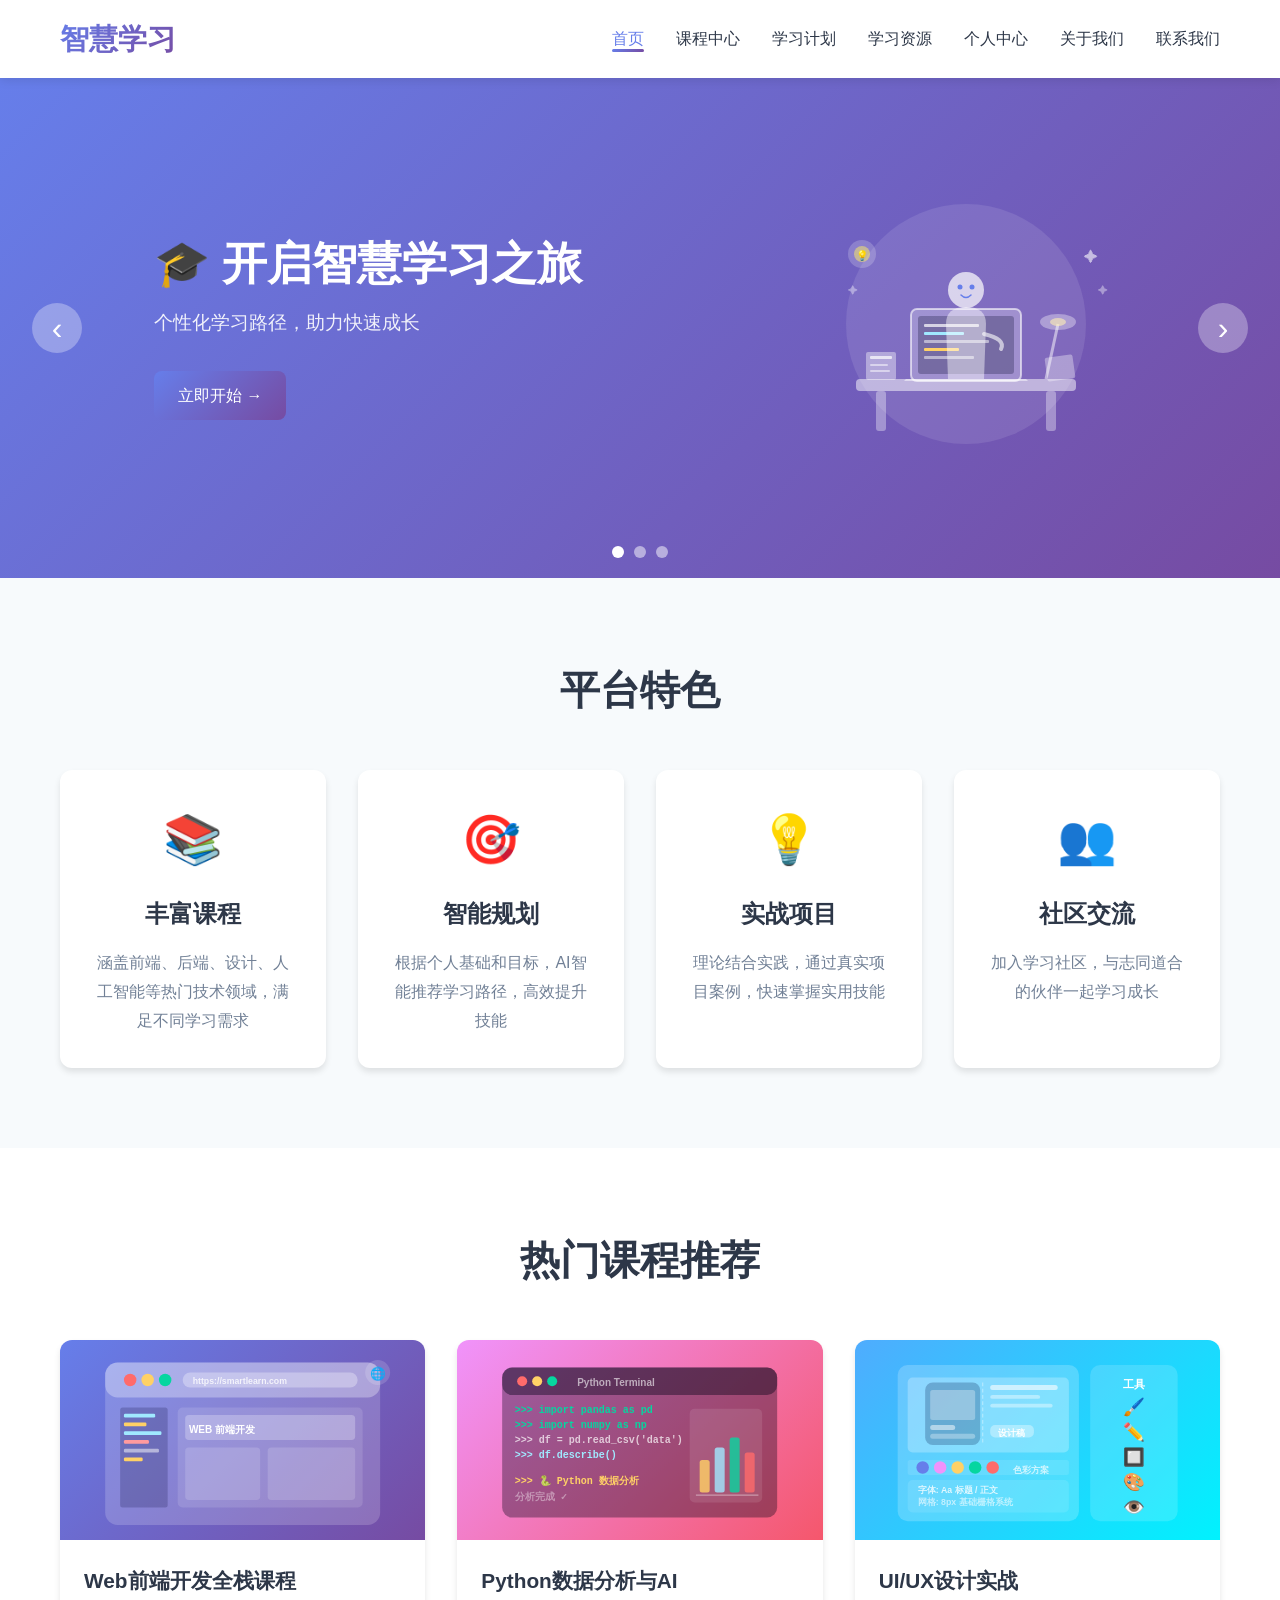
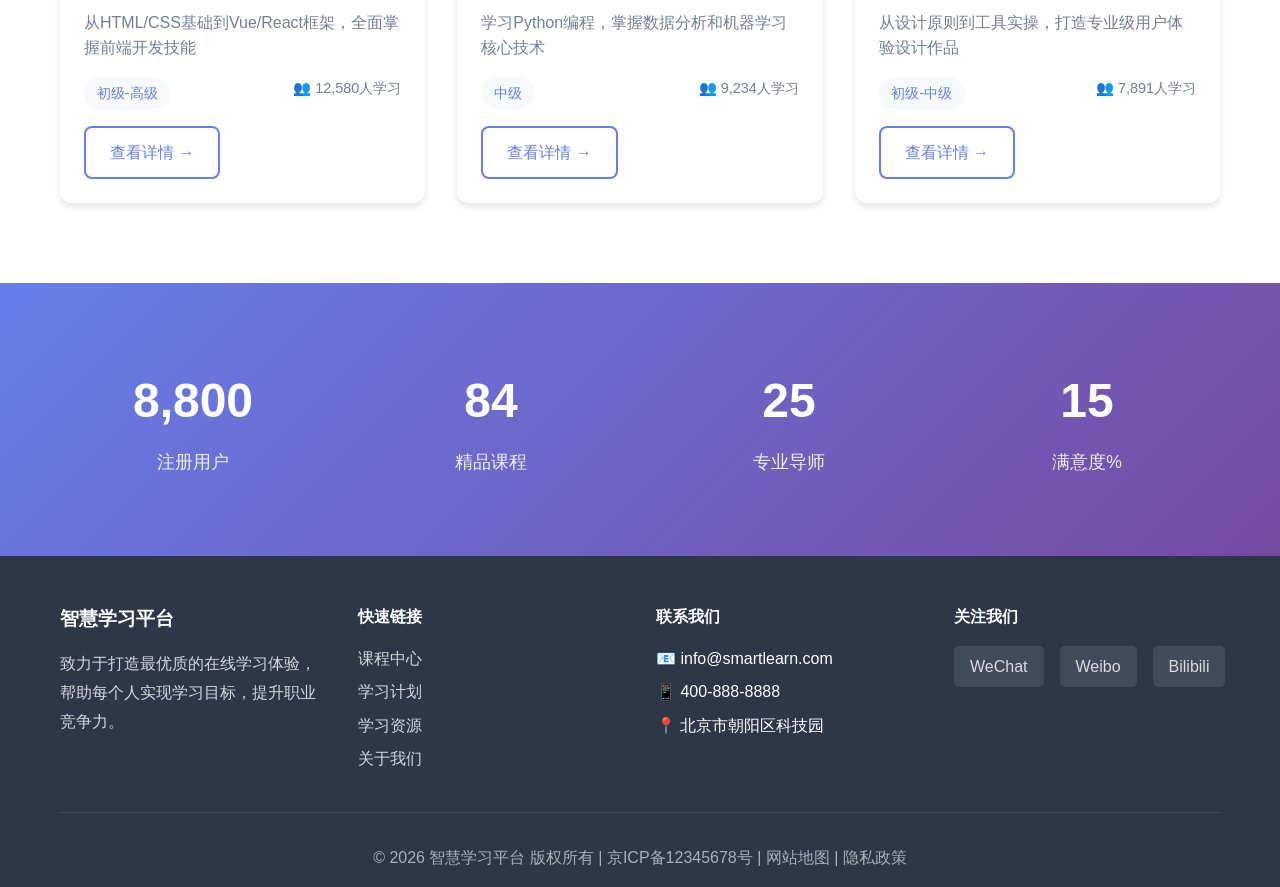
==== index.html @ c62627e8 "Initial commit" ====
<!DOCTYPE html>
<html lang="zh-CN">
<head>
    <meta charset="UTF-8">
    <meta name="viewport" content="width=device-width, initial-scale=1.0">
    <title>智慧学习 - 在线学习成长平台</title>
    <link rel="stylesheet" href="css/style.css">
</head>
<body>
    <!-- 导航栏 -->
    <nav class="navbar">
        <div class="container">
            <div class="nav-brand">
                <h1>智慧学习</h1>
            </div>
            <ul class="nav-menu" id="navMenu">
                <li><a href="index.html" class="active">首页</a></li>
                <li><a href="courses.html">课程中心</a></li>
                <li><a href="plan.html">学习计划</a></li>
                <li><a href="resources.html">学习资源</a></li>
                <li><a href="profile.html">个人中心</a></li>
                <li><a href="about.html">关于我们</a></li>
                <li><a href="contact.html">联系我们</a></li>
            </ul>
            <div class="nav-toggle" id="navToggle">
                <span></span>
                <span></span>
                <span></span>
            </div>
        </div>
    </nav>

    <!-- Banner轮播图 -->
    <section class="banner">
        <div class="slider">

            <!-- 第1张：学习之旅 — 人物+书桌学习场景 -->
            <div class="slide active">
                <div class="slide-content">
                    <div class="slide-text">
                        <h2>🎓 开启智慧学习之旅</h2>
                        <p>个性化学习路径，助力快速成长</p>
                        <a href="courses.html" class="btn btn-primary">立即开始 →</a>
                    </div>
                    <div class="slide-illustration">
                        <!-- 学习场景：人坐在桌前 + 屏幕 + 书 -->
                        <svg width="320" height="260" viewBox="0 0 320 260">
                            <!-- 背景圆 -->
                            <circle cx="160" cy="130" r="120" fill="rgba(255,255,255,.1)"/>
                            <!-- 桌子 -->
                            <rect x="50" y="185" width="220" height="12" rx="4" fill="rgba(255,255,255,.5)"/>
                            <rect x="70" y="197" width="10" height="40" rx="3" fill="rgba(255,255,255,.35)"/>
                            <rect x="240" y="197" width="10" height="40" rx="3" fill="rgba(255,255,255,.35)"/>
                            <!-- 笔记本电脑屏幕 -->
                            <rect x="105" y="115" width="110" height="72" rx="6" fill="rgba(255,255,255,.25)" stroke="rgba(255,255,255,.6)" stroke-width="2"/>
                            <!-- 屏幕内容 (代码/学习界面) -->
                            <rect x="112" y="122" width="96" height="58" rx="3" fill="rgba(20,20,60,.3)"/>
                            <rect x="118" y="130" width="55" height="3" rx="1" fill="rgba(255,255,255,.7)"/>
                            <rect x="118" y="138" width="40" height="3" rx="1" fill="#a0e9ff"/>
                            <rect x="118" y="146" width="65" height="3" rx="1" fill="rgba(255,255,255,.5)"/>
                            <rect x="118" y="154" width="35" height="3" rx="1" fill="#ffd166"/>
                            <rect x="118" y="162" width="50" height="3" rx="1" fill="rgba(255,255,255,.5)"/>
                            <!-- 笔记本底座 -->
                            <path d="M98 187 L100 185 L220 185 L222 187 Z" fill="rgba(255,255,255,.5)"/>
                            <!-- 书本 (左侧) -->
                            <rect x="60" y="158" width="30" height="28" rx="2" fill="rgba(255,255,255,.4)"/>
                            <rect x="64" y="162" width="22" height="3" rx="1" fill="rgba(255,255,255,.7)"/>
                            <rect x="64" y="170" width="18" height="2" rx="1" fill="rgba(255,255,255,.5)"/>
                            <rect x="64" y="176" width="20" height="2" rx="1" fill="rgba(255,255,255,.5)"/>
                            <!-- 书本 (右侧，斜放) -->
                            <rect x="240" y="162" width="28" height="24" rx="2" fill="rgba(255,255,255,.35)" transform="rotate(-8 254 174)"/>
                            <!-- 台灯 -->
                            <line x1="240" y1="185" x2="252" y2="130" stroke="rgba(255,255,255,.5)" stroke-width="3"/>
                            <ellipse cx="252" cy="128" rx="18" ry="8" fill="rgba(255,255,255,.35)"/>
                            <ellipse cx="252" cy="128" rx="8" ry="4" fill="rgba(255,240,180,.6)"/>
                            <!-- 人物头部 -->
                            <circle cx="160" cy="96" r="18" fill="rgba(255,255,255,.7)"/>
                            <!-- 眼睛 -->
                            <circle cx="154" cy="93" r="2.5" fill="#667eea"/>
                            <circle cx="166" cy="93" r="2.5" fill="#667eea"/>
                            <!-- 嘴巴 -->
                            <path d="M155 101 Q160 106 165 101" fill="none" stroke="#667eea" stroke-width="1.5" stroke-linecap="round"/>
                            <!-- 身体 -->
                            <path d="M140 130 Q140 113 160 113 Q180 113 180 130 L178 185 L142 185Z" fill="rgba(255,255,255,.45)"/>
                            <!-- 手臂 (指向屏幕) -->
                            <path d="M178 140 Q200 145 195 155" fill="none" stroke="rgba(255,255,255,.6)" stroke-width="4" stroke-linecap="round"/>
                            <!-- 装饰灯泡 -->
                            <circle cx="56" cy="60" r="14" fill="rgba(255,255,255,.2)"/>
                            <circle cx="56" cy="60" r="8" fill="rgba(255,240,100,.5)"/>
                            <text x="56" y="65" text-anchor="middle" font-size="10">💡</text>
                            <!-- 飘浮的小星星 -->
                            <text x="278" y="68" font-size="14" fill="rgba(255,255,255,.6)">✦</text>
                            <text x="292" y="100" font-size="10" fill="rgba(255,255,255,.4)">✦</text>
                            <text x="42" y="100" font-size="10" fill="rgba(255,255,255,.4)">✦</text>
                        </svg>
                    </div>
                </div>
            </div>

            <!-- 第2张：海量课程 — 课程卡片网格 -->
            <div class="slide">
                <div class="slide-content">
                    <div class="slide-text">
                        <h2>📚 海量优质课程</h2>
                        <p>涵盖编程、设计、商业等多个领域</p>
                        <a href="courses.html" class="btn btn-primary">浏览课程 →</a>
                    </div>
                    <div class="slide-illustration">
                        <!-- 课程卡片网格场景 -->
                        <svg width="320" height="260" viewBox="0 0 320 260">
                            <circle cx="160" cy="130" r="120" fill="rgba(255,255,255,.08)"/>
                            <!-- 课程卡片1 (左上) -->
                            <rect x="30" y="40" width="116" height="88" rx="8" fill="rgba(255,255,255,.22)"/>
                            <rect x="30" y="40" width="116" height="44" rx="8" fill="rgba(255,255,255,.15)"/>
                            <text x="88" y="70" text-anchor="middle" font-size="24">💻</text>
                            <rect x="40" y="92" width="70" height="5" rx="2" fill="rgba(255,255,255,.7)"/>
                            <rect x="40" y="102" width="50" height="4" rx="2" fill="rgba(255,255,255,.4)"/>
                            <rect x="40" y="111" width="35" height="4" rx="2" fill="rgba(255,255,255,.35)"/>
                            <!-- 进度条 -->
                            <rect x="40" y="119" width="96" height="4" rx="2" fill="rgba(255,255,255,.2)"/>
                            <rect x="40" y="119" width="65" height="4" rx="2" fill="#ffd166"/>

                            <!-- 课程卡片2 (右上) -->
                            <rect x="158" y="40" width="116" height="88" rx="8" fill="rgba(255,255,255,.22)"/>
                            <rect x="158" y="40" width="116" height="44" rx="8" fill="rgba(255,255,255,.15)"/>
                            <text x="216" y="70" text-anchor="middle" font-size="24">🎨</text>
                            <rect x="168" y="92" width="70" height="5" rx="2" fill="rgba(255,255,255,.7)"/>
                            <rect x="168" y="102" width="55" height="4" rx="2" fill="rgba(255,255,255,.4)"/>
                            <rect x="168" y="111" width="40" height="4" rx="2" fill="rgba(255,255,255,.35)"/>
                            <rect x="168" y="119" width="96" height="4" rx="2" fill="rgba(255,255,255,.2)"/>
                            <rect x="168" y="119" width="85" height="4" rx="2" fill="#06d6a0"/>

                            <!-- 课程卡片3 (左下) -->
                            <rect x="30" y="142" width="116" height="88" rx="8" fill="rgba(255,255,255,.22)"/>
                            <rect x="30" y="142" width="116" height="44" rx="8" fill="rgba(255,255,255,.15)"/>
                            <text x="88" y="172" text-anchor="middle" font-size="24">🐍</text>
                            <rect x="40" y="194" width="65" height="5" rx="2" fill="rgba(255,255,255,.7)"/>
                            <rect x="40" y="204" width="45" height="4" rx="2" fill="rgba(255,255,255,.4)"/>
                            <rect x="40" y="213" width="38" height="4" rx="2" fill="rgba(255,255,255,.35)"/>
                            <rect x="40" y="221" width="96" height="4" rx="2" fill="rgba(255,255,255,.2)"/>
                            <rect x="40" y="221" width="45" height="4" rx="2" fill="#ff6b6b"/>

                            <!-- 课程卡片4 (右下) -->
                            <rect x="158" y="142" width="116" height="88" rx="8" fill="rgba(255,255,255,.22)"/>
                            <rect x="158" y="142" width="116" height="44" rx="8" fill="rgba(255,255,255,.15)"/>
                            <text x="216" y="172" text-anchor="middle" font-size="24">🤖</text>
                            <rect x="168" y="194" width="70" height="5" rx="2" fill="rgba(255,255,255,.7)"/>
                            <rect x="168" y="204" width="55" height="4" rx="2" fill="rgba(255,255,255,.4)"/>
                            <rect x="168" y="213" width="42" height="4" rx="2" fill="rgba(255,255,255,.35)"/>
                            <rect x="168" y="221" width="96" height="4" rx="2" fill="rgba(255,255,255,.2)"/>
                            <rect x="168" y="221" width="72" height="4" rx="2" fill="#a855f7"/>

                            <!-- 总数标签 -->
                            <rect x="110" y="10" width="100" height="26" rx="13" fill="rgba(255,255,255,.3)"/>
                            <text x="160" y="28" text-anchor="middle" font-size="12" font-weight="bold" fill="white">500+ 精品课程</text>
                        </svg>
                    </div>
                </div>
            </div>

            <!-- 第3张：AI智能计划 — AI大脑+路径图 -->
            <div class="slide">
                <div class="slide-content">
                    <div class="slide-text">
                        <h2>🤖 智能学习计划</h2>
                        <p>AI驱动，为你定制专属学习方案</p>
                        <a href="plan.html" class="btn btn-primary">制定计划 →</a>
                    </div>
                    <div class="slide-illustration">
                        <!-- AI + 学习路径图 -->
                        <svg width="320" height="260" viewBox="0 0 320 260">
                            <circle cx="160" cy="130" r="120" fill="rgba(255,255,255,.08)"/>
                            <!-- AI 核心圆 -->
                            <circle cx="160" cy="120" r="46" fill="rgba(255,255,255,.18)" stroke="rgba(255,255,255,.5)" stroke-width="2"/>
                            <circle cx="160" cy="120" r="32" fill="rgba(255,255,255,.25)"/>
                            <!-- AI 文字 -->
                            <text x="160" y="113" text-anchor="middle" font-size="16" font-weight="bold" fill="white">AI</text>
                            <text x="160" y="133" text-anchor="middle" font-size="9" fill="rgba(255,255,255,.85)">智能分析</text>
                            <!-- 放射线 -->
                            <line x1="160" y1="74" x2="160" y2="50" stroke="rgba(255,255,255,.4)" stroke-width="1.5" stroke-dasharray="3,2"/>
                            <line x1="192" y1="88" x2="210" y2="72" stroke="rgba(255,255,255,.4)" stroke-width="1.5" stroke-dasharray="3,2"/>
                            <line x1="206" y1="120" x2="232" y2="120" stroke="rgba(255,255,255,.4)" stroke-width="1.5" stroke-dasharray="3,2"/>
                            <line x1="192" y1="152" x2="210" y2="170" stroke="rgba(255,255,255,.4)" stroke-width="1.5" stroke-dasharray="3,2"/>
                            <line x1="160" y1="166" x2="160" y2="192" stroke="rgba(255,255,255,.4)" stroke-width="1.5" stroke-dasharray="3,2"/>
                            <line x1="128" y1="152" x2="110" y2="170" stroke="rgba(255,255,255,.4)" stroke-width="1.5" stroke-dasharray="3,2"/>
                            <line x1="114" y1="120" x2="88" y2="120" stroke="rgba(255,255,255,.4)" stroke-width="1.5" stroke-dasharray="3,2"/>
                            <line x1="128" y1="88" x2="110" y2="72" stroke="rgba(255,255,255,.4)" stroke-width="1.5" stroke-dasharray="3,2"/>
                            <!-- 技能节点 -->
                            <!-- 上 -->
                            <circle cx="160" cy="44" r="14" fill="rgba(255,255,255,.3)"/>
                            <text x="160" y="49" text-anchor="middle" font-size="12">📝</text>
                            <!-- 右上 -->
                            <circle cx="216" cy="66" r="14" fill="rgba(255,255,255,.3)"/>
                            <text x="216" y="71" text-anchor="middle" font-size="12">💻</text>
                            <!-- 右 -->
                            <circle cx="240" cy="120" r="14" fill="rgba(255,255,255,.3)"/>
                            <text x="240" y="125" text-anchor="middle" font-size="12">⚡</text>
                            <!-- 右下 -->
                            <circle cx="216" cy="175" r="14" fill="rgba(255,255,255,.3)"/>
                            <text x="216" y="180" text-anchor="middle" font-size="12">🎯</text>
                            <!-- 下 -->
                            <circle cx="160" cy="198" r="14" fill="rgba(255,255,255,.3)"/>
                            <text x="160" y="203" text-anchor="middle" font-size="12">🏆</text>
                            <!-- 左下 -->
                            <circle cx="104" cy="175" r="14" fill="rgba(255,255,255,.3)"/>
                            <text x="104" y="180" text-anchor="middle" font-size="12">🎨</text>
                            <!-- 左 -->
                            <circle cx="80" cy="120" r="14" fill="rgba(255,255,255,.3)"/>
                            <text x="80" y="125" text-anchor="middle" font-size="12">🔬</text>
                            <!-- 左上 -->
                            <circle cx="104" cy="66" r="14" fill="rgba(255,255,255,.3)"/>
                            <text x="104" y="71" text-anchor="middle" font-size="12">📊</text>
                            <!-- 动态点缀 -->
                            <text x="28" y="50" font-size="16" fill="rgba(255,255,255,.5)">✦</text>
                            <text x="282" y="50" font-size="12" fill="rgba(255,255,255,.4)">✦</text>
                            <text x="288" y="195" font-size="16" fill="rgba(255,255,255,.4)">✦</text>
                        </svg>
                    </div>
                </div>
            </div>

        </div>
        <div class="slider-controls">
            <button class="prev" id="prevBtn">‹</button>
            <button class="next" id="nextBtn">›</button>
        </div>
        <div class="slider-dots" id="sliderDots"></div>
    </section>

    <!-- 特色功能 -->
    <section class="features">
        <div class="container">
            <h2 class="section-title">平台特色</h2>
            <div class="feature-grid">
                <div class="feature-card">
                    <div class="feature-icon">📚</div>
                    <h3>丰富课程</h3>
                    <p>涵盖前端、后端、设计、人工智能等热门技术领域，满足不同学习需求</p>
                </div>
                <div class="feature-card">
                    <div class="feature-icon">🎯</div>
                    <h3>智能规划</h3>
                    <p>根据个人基础和目标，AI智能推荐学习路径，高效提升技能</p>
                </div>
                <div class="feature-card">
                    <div class="feature-icon">💡</div>
                    <h3>实战项目</h3>
                    <p>理论结合实践，通过真实项目案例，快速掌握实用技能</p>
                </div>
                <div class="feature-card">
                    <div class="feature-icon">👥</div>
                    <h3>社区交流</h3>
                    <p>加入学习社区，与志同道合的伙伴一起学习成长</p>
                </div>
            </div>
        </div>
    </section>

    <!-- 热门课程 -->
    <section class="popular-courses">
        <div class="container">
            <h2 class="section-title">热门课程推荐</h2>
            <div class="course-grid">
                <!-- 课程卡片1：Web前端 -->
                <div class="course-card">
                    <div class="course-image" style="background:linear-gradient(135deg,#667eea,#764ba2);position:relative;overflow:hidden">
                        <svg width="100%" height="100%" viewBox="0 0 280 160" preserveAspectRatio="xMidYMid meet" style="position:absolute;inset:0">
                            <!-- 浏览器窗口 -->
                            <rect x="30" y="18" width="220" height="130" rx="10" fill="rgba(255,255,255,.18)"/>
                            <rect x="30" y="18" width="220" height="28" rx="10" fill="rgba(255,255,255,.3)"/>
                            <!-- 控制按钮 -->
                            <circle cx="50" cy="32" r="5" fill="#ff6b6b"/>
                            <circle cx="64" cy="32" r="5" fill="#ffd166"/>
                            <circle cx="78" cy="32" r="5" fill="#06d6a0"/>
                            <!-- 地址栏 -->
                            <rect x="92" y="26" width="140" height="12" rx="6" fill="rgba(255,255,255,.3)"/>
                            <text x="100" y="35" font-size="7" fill="rgba(255,255,255,.8)">https://smartlearn.com</text>
                            <!-- 代码内容 -->
                            <rect x="42" y="54" width="38" height="80" rx="2" fill="rgba(0,0,50,.2)"/>
                            <rect x="45" y="59" width="25" height="3" rx="1" fill="#a0e9ff"/>
                            <rect x="45" y="66" width="18" height="3" rx="1" fill="#ffd166"/>
                            <rect x="45" y="73" width="30" height="3" rx="1" fill="#a0e9ff"/>
                            <rect x="45" y="80" width="20" height="3" rx="1" fill="#ff9a9e"/>
                            <rect x="45" y="87" width="28" height="3" rx="1" fill="rgba(255,255,255,.5)"/>
                            <rect x="45" y="94" width="15" height="3" rx="1" fill="#ffd166"/>
                            <!-- 设计画布 -->
                            <rect x="88" y="54" width="148" height="80" rx="4" fill="rgba(255,255,255,.12)"/>
                            <!-- 页面布局模拟 -->
                            <rect x="94" y="60" width="136" height="20" rx="3" fill="rgba(255,255,255,.25)"/>
                            <rect x="94" y="86" width="60" height="42" rx="3" fill="rgba(255,255,255,.15)"/>
                            <rect x="160" y="86" width="70" height="42" rx="3" fill="rgba(255,255,255,.15)"/>
                            <text x="97" y="74" font-size="8" font-weight="bold" fill="white">WEB 前端开发</text>
                            <!-- 装饰点 -->
                            <circle cx="248" cy="26" r="10" fill="rgba(255,255,255,.15)"/>
                            <text x="248" y="30" text-anchor="middle" font-size="10">🌐</text>
                        </svg>
                    </div>
                    <div class="course-info">
                        <h3>Web前端开发全栈课程</h3>
                        <p class="course-desc">从HTML/CSS基础到Vue/React框架，全面掌握前端开发技能</p>
                        <div class="course-meta">
                            <span class="course-level">初级-高级</span>
                            <span class="course-students">👥 12,580人学习</span>
                        </div>
                        <a href="courses.html" class="btn btn-secondary">查看详情 →</a>
                    </div>
                </div>

                <!-- 课程卡片2：Python数据分析 -->
                <div class="course-card">
                    <div class="course-image" style="background:linear-gradient(135deg,#f093fb,#f5576c);position:relative;overflow:hidden">
                        <svg width="100%" height="100%" viewBox="0 0 280 160" preserveAspectRatio="xMidYMid meet" style="position:absolute;inset:0">
                            <!-- 终端/命令行窗口 -->
                            <rect x="30" y="22" width="220" height="120" rx="8" fill="rgba(0,0,20,.35)"/>
                            <rect x="30" y="22" width="220" height="22" rx="8" fill="rgba(0,0,20,.4)"/>
                            <circle cx="46" cy="33" r="4" fill="#ff6b6b"/>
                            <circle cx="58" cy="33" r="4" fill="#ffd166"/>
                            <circle cx="70" cy="33" r="4" fill="#06d6a0"/>
                            <text x="90" y="37" font-size="8" fill="rgba(255,255,255,.6)">Python Terminal</text>
                            <!-- 代码行 -->
                            <text x="40" y="58" font-size="8" font-family="monospace" fill="#06d6a0">>>> import pandas as pd</text>
                            <text x="40" y="70" font-size="8" font-family="monospace" fill="#06d6a0">>>> import numpy as np</text>
                            <text x="40" y="82" font-size="8" font-family="monospace" fill="rgba(255,255,255,.7)">>>> df = pd.read_csv('data')</text>
                            <text x="40" y="94" font-size="8" font-family="monospace" fill="#a0e9ff">>>> df.describe()</text>
                            <!-- 数据图表小图 -->
                            <rect x="180" y="55" width="58" height="75" rx="4" fill="rgba(255,255,255,.1)"/>
                            <!-- 柱状图 -->
                            <rect x="188" y="96" width="8" height="26" rx="2" fill="#ffd166" opacity=".8"/>
                            <rect x="200" y="86" width="8" height="36" rx="2" fill="#a0e9ff" opacity=".8"/>
                            <rect x="212" y="78" width="8" height="44" rx="2" fill="#06d6a0" opacity=".8"/>
                            <rect x="224" y="90" width="8" height="32" rx="2" fill="#ff6b6b" opacity=".8"/>
                            <line x1="185" y1="124" x2="235" y2="124" stroke="rgba(255,255,255,.4)" stroke-width="1"/>
                            <!-- 蛇形标志 -->
                            <text x="40" y="115" font-size="8" font-family="monospace" fill="#ffd166">>>> 🐍 Python 数据分析</text>
                            <text x="40" y="128" font-size="8" font-family="monospace" fill="rgba(255,255,255,.4)">分析完成 ✓</text>
                        </svg>
                    </div>
                    <div class="course-info">
                        <h3>Python数据分析与AI</h3>
                        <p class="course-desc">学习Python编程，掌握数据分析和机器学习核心技术</p>
                        <div class="course-meta">
                            <span class="course-level">中级</span>
                            <span class="course-students">👥 9,234人学习</span>
                        </div>
                        <a href="courses.html" class="btn btn-secondary">查看详情 →</a>
                    </div>
                </div>

                <!-- 课程卡片3：UI/UX设计 -->
                <div class="course-card">
                    <div class="course-image" style="background:linear-gradient(135deg,#4facfe,#00f2fe);position:relative;overflow:hidden">
                        <svg width="100%" height="100%" viewBox="0 0 280 160" preserveAspectRatio="xMidYMid meet" style="position:absolute;inset:0">
                            <!-- 设计稿画板 -->
                            <rect x="28" y="20" width="145" height="125" rx="8" fill="rgba(255,255,255,.2)"/>
                            <!-- 设计稿内容 -->
                            <rect x="36" y="30" width="129" height="60" rx="4" fill="rgba(255,255,255,.25)"/>
                            <!-- 模拟手机UI框 -->
                            <rect x="50" y="34" width="44" height="50" rx="6" fill="rgba(0,30,80,.25)"/>
                            <rect x="54" y="40" width="36" height="24" rx="2" fill="rgba(255,255,255,.3)"/>
                            <rect x="54" y="68" width="20" height="4" rx="2" fill="rgba(255,255,255,.5)"/>
                            <rect x="54" y="75" width="36" height="4" rx="2" fill="rgba(255,255,255,.3)"/>
                            <!-- 文字稿线 -->
                            <rect x="102" y="36" width="54" height="4" rx="2" fill="rgba(255,255,255,.6)"/>
                            <rect x="102" y="44" width="40" height="3" rx="2" fill="rgba(255,255,255,.4)"/>
                            <rect x="102" y="51" width="50" height="3" rx="2" fill="rgba(255,255,255,.4)"/>
                            <rect x="102" y="68" width="35" height="10" rx="4" fill="rgba(255,255,255,.35)"/>
                            <text x="119" y="77" text-anchor="middle" font-size="7" fill="white">设计稿</text>
                            <!-- 标注线 -->
                            <line x1="96" y1="34" x2="96" y2="84" stroke="rgba(255,255,255,.35)" stroke-width="1" stroke-dasharray="3,2"/>
                            <!-- 颜色样本行 -->
                            <rect x="36" y="96" width="129" height="12" rx="2" fill="rgba(255,255,255,.1)"/>
                            <circle cx="48" cy="102" r="5" fill="#667eea"/>
                            <circle cx="62" cy="102" r="5" fill="#f093fb"/>
                            <circle cx="76" cy="102" r="5" fill="#ffd166"/>
                            <circle cx="90" cy="102" r="5" fill="#06d6a0"/>
                            <circle cx="104" cy="102" r="5" fill="#ff6b6b"/>
                            <text x="120" y="106" font-size="7" fill="rgba(255,255,255,.7)">色彩方案</text>
                            <!-- 文字标注 -->
                            <rect x="36" y="112" width="129" height="26" rx="4" fill="rgba(255,255,255,.1)"/>
                            <text x="44" y="122" font-size="7" fill="rgba(255,255,255,.8)">字体: Aa 标题 / 正文</text>
                            <text x="44" y="132" font-size="7" fill="rgba(255,255,255,.6)">网格: 8px 基础栅格系统</text>
                            <!-- 调色板/画笔 工具区 -->
                            <rect x="182" y="20" width="70" height="125" rx="8" fill="rgba(255,255,255,.15)"/>
                            <text x="217" y="38" text-anchor="middle" font-size="9" font-weight="bold" fill="white">工具</text>
                            <text x="217" y="58" text-anchor="middle" font-size="14">🖌️</text>
                            <text x="217" y="78" text-anchor="middle" font-size="14">✏️</text>
                            <text x="217" y="98" text-anchor="middle" font-size="14">🔲</text>
                            <text x="217" y="118" text-anchor="middle" font-size="14">🎨</text>
                            <text x="217" y="138" text-anchor="middle" font-size="14">👁️</text>
                        </svg>
                    </div>
                    <div class="course-info">
                        <h3>UI/UX设计实战</h3>
                        <p class="course-desc">从设计原则到工具实操，打造专业级用户体验设计作品</p>
                        <div class="course-meta">
                            <span class="course-level">初级-中级</span>
                            <span class="course-students">👥 7,891人学习</span>
                        </div>
                        <a href="courses.html" class="btn btn-secondary">查看详情 →</a>
                    </div>
                </div>
            </div>
        </div>
    </section>

    <!-- 学习数据统计 -->
    <section class="stats">
        <div class="container">
            <div class="stats-grid">
                <div class="stat-item">
                    <h3 class="stat-number" data-target="50000">0</h3>
                    <p>注册用户</p>
                </div>
                <div class="stat-item">
                    <h3 class="stat-number" data-target="500">0</h3>
                    <p>精品课程</p>
                </div>
                <div class="stat-item">
                    <h3 class="stat-number" data-target="150">0</h3>
                    <p>专业导师</p>
                </div>
                <div class="stat-item">
                    <h3 class="stat-number" data-target="95">0</h3>
                    <p>满意度%</p>
                </div>
            </div>
        </div>
    </section>

    <!-- 页脚 -->
    <footer class="footer">
        <div class="container">
            <div class="footer-content">
                <div class="footer-section">
                    <h3>智慧学习平台</h3>
                    <p>致力于打造最优质的在线学习体验，帮助每个人实现学习目标，提升职业竞争力。</p>
                </div>
                <div class="footer-section">
                    <h4>快速链接</h4>
                    <ul>
                        <li><a href="courses.html">课程中心</a></li>
                        <li><a href="plan.html">学习计划</a></li>
                        <li><a href="resources.html">学习资源</a></li>
                        <li><a href="about.html">关于我们</a></li>
                    </ul>
                </div>
                <div class="footer-section">
                    <h4>联系我们</h4>
                    <ul>
                        <li>📧 info@smartlearn.com</li>
                        <li>📱 400-888-8888</li>
                        <li>📍 北京市朝阳区科技园</li>
                    </ul>
                </div>
                <div class="footer-section">
                    <h4>关注我们</h4>
                    <div class="social-links">
                        <a href="#" title="微信">WeChat</a>
                        <a href="#" title="微博">Weibo</a>
                        <a href="#" title="B站">Bilibili</a>
                    </div>
                </div>
            </div>
            <div class="footer-bottom">
                <p>&copy; 2026 智慧学习平台 版权所有 | 京ICP备12345678号 | 网站地图 | 隐私政策</p>
            </div>
        </div>
    </footer>

    <script src="js/script.js"></script>
</body>
</html>
---- css/style.css ----
/* ======================
   全局样式
   ====================== */
* {
    margin: 0;
    padding: 0;
    box-sizing: border-box;
}

:root {
    --primary-color: #667eea;
    --secondary-color: #764ba2;
    --accent-color: #f093fb;
    --text-dark: #2d3748;
    --text-light: #718096;
    --bg-light: #f7fafc;
    --border-color: #e2e8f0;
    --success-color: #48bb78;
    --warning-color: #ed8936;
    --error-color: #f56565;
    --white: #ffffff;
}

body {
    font-family: -apple-system, BlinkMacSystemFont, 'Segoe UI', 'PingFang SC', 'Hiragino Sans GB', 
                 'Microsoft YaHei', 'Helvetica Neue', Helvetica, Arial, sans-serif;
    line-height: 1.6;
    color: var(--text-dark);
    background-color: var(--white);
}

.container {
    max-width: 1200px;
    margin: 0 auto;
    padding: 0 20px;
}

/* ======================
   导航栏样式
   ====================== */
.navbar {
    background: var(--white);
    box-shadow: 0 2px 10px rgba(0, 0, 0, 0.1);
    position: sticky;
    top: 0;
    z-index: 1000;
    padding: 1rem 0;
}

.navbar .container {
    display: flex;
    justify-content: space-between;
    align-items: center;
}

.nav-brand h1 {
    font-size: 1.8rem;
    background: linear-gradient(135deg, var(--primary-color), var(--secondary-color));
    -webkit-background-clip: text;
    -webkit-text-fill-color: transparent;
    background-clip: text;
}

.nav-menu {
    display: flex;
    list-style: none;
    gap: 2rem;
}

.nav-menu a {
    text-decoration: none;
    color: var(--text-dark);
    font-weight: 500;
    transition: color 0.3s;
    position: relative;
}

.nav-menu a:hover,
.nav-menu a.active {
    color: var(--primary-color);
}

.nav-menu a.active::after {
    content: '';
    position: absolute;
    bottom: -5px;
    left: 0;
    width: 100%;
    height: 3px;
    background: linear-gradient(135deg, var(--primary-color), var(--secondary-color));
    border-radius: 2px;
}

.nav-toggle {
    display: none;
    flex-direction: column;
    cursor: pointer;
    gap: 5px;
}

.nav-toggle span {
    width: 25px;
    height: 3px;
    background: var(--text-dark);
    border-radius: 2px;
    transition: all 0.3s;
}

/* ======================
   Banner轮播图样式
   ====================== */
.banner {
    position: relative;
    height: 500px;
    overflow: hidden;
}

.slider {
    position: relative;
    height: 100%;
}

.slide {
    position: absolute;
    top: 0;
    left: 0;
    width: 100%;
    height: 100%;
    opacity: 0;
    transition: opacity 0.5s ease-in-out;
    background: linear-gradient(135deg, var(--primary-color) 0%, var(--secondary-color) 100%);
    display: flex;
    align-items: center;
    justify-content: center;
}

.slide.active {
    opacity: 1;
}

.slide:nth-child(2) {
    background: linear-gradient(135deg, #f093fb 0%, #f5576c 100%);
}

.slide:nth-child(3) {
    background: linear-gradient(135deg, #4facfe 0%, #00f2fe 100%);
}

.slide-content {
    display: flex;
    align-items: center;
    justify-content: space-between;
    gap: 3rem;
    color: var(--white);
    padding: 2rem 4rem;
    width: 100%;
    max-width: 1100px;
    box-sizing: border-box;
}

.slide-text {
    flex: 1;
    text-align: left;
    animation: slideDown 0.8s ease-out;
}

.slide-illustration {
    flex: 0 0 auto;
    animation: slideUp 0.8s ease-out;
}

.slide-content h2 {
    font-size: 2.8rem;
    margin-bottom: 1rem;
    line-height: 1.25;
}

.slide-content p {
    font-size: 1.2rem;
    margin-bottom: 2rem;
    opacity: .9;
}

@keyframes slideDown {
    from {
        opacity: 0;
        transform: translateY(-30px);
    }
    to {
        opacity: 1;
        transform: translateY(0);
    }
}

@keyframes slideUp {
    from {
        opacity: 0;
        transform: translateY(30px);
    }
    to {
        opacity: 1;
        transform: translateY(0);
    }
}

.slider-controls {
    position: absolute;
    top: 50%;
    width: 100%;
    display: flex;
    justify-content: space-between;
    padding: 0 2rem;
    transform: translateY(-50%);
}

.slider-controls button {
    background: rgba(255, 255, 255, 0.3);
    border: none;
    color: var(--white);
    font-size: 2rem;
    width: 50px;
    height: 50px;
    border-radius: 50%;
    cursor: pointer;
    transition: background 0.3s;
}

.slider-controls button:hover {
    background: rgba(255, 255, 255, 0.5);
}

.slider-dots {
    position: absolute;
    bottom: 20px;
    left: 50%;
    transform: translateX(-50%);
    display: flex;
    gap: 10px;
}

.slider-dots .dot {
    width: 12px;
    height: 12px;
    border-radius: 50%;
    background: rgba(255, 255, 255, 0.5);
    cursor: pointer;
    transition: background 0.3s;
}

.slider-dots .dot.active {
    background: var(--white);
}

/* ======================
   按钮样式
   ====================== */
.btn {
    display: inline-block;
    padding: 0.75rem 1.5rem;
    border: none;
    border-radius: 8px;
    font-size: 1rem;
    font-weight: 500;
    cursor: pointer;
    text-decoration: none;
    transition: all 0.3s;
}

.btn-primary {
    background: linear-gradient(135deg, var(--primary-color), var(--secondary-color));
    color: var(--white);
}

.btn-primary:hover {
    transform: translateY(-2px);
    box-shadow: 0 5px 15px rgba(102, 126, 234, 0.4);
}

.btn-secondary {
    background: var(--white);
    color: var(--primary-color);
    border: 2px solid var(--primary-color);
}

.btn-secondary:hover {
    background: var(--primary-color);
    color: var(--white);
}

.btn-outline {
    background: transparent;
    color: var(--primary-color);
    border: 2px solid var(--primary-color);
}

.btn-outline:hover {
    background: var(--primary-color);
    color: var(--white);
}

.btn-large {
    padding: 1rem 2rem;
    font-size: 1.1rem;
}

.btn-small {
    padding: 0.5rem 1rem;
    font-size: 0.9rem;
}

/* ======================
   特色功能区
   ====================== */
.features {
    padding: 5rem 0;
    background: var(--bg-light);
}

.section-title {
    text-align: center;
    font-size: 2.5rem;
    margin-bottom: 3rem;
    color: var(--text-dark);
}

.feature-grid {
    display: grid;
    grid-template-columns: repeat(auto-fit, minmax(250px, 1fr));
    gap: 2rem;
}

.feature-card {
    background: var(--white);
    padding: 2rem;
    border-radius: 12px;
    text-align: center;
    box-shadow: 0 4px 6px rgba(0, 0, 0, 0.1);
    transition: transform 0.3s, box-shadow 0.3s;
}

.feature-card:hover {
    transform: translateY(-5px);
    box-shadow: 0 10px 20px rgba(0, 0, 0, 0.15);
}

.feature-icon {
    font-size: 3rem;
    margin-bottom: 1rem;
}

.feature-card h3 {
    font-size: 1.5rem;
    margin-bottom: 1rem;
    color: var(--text-dark);
}

.feature-card p {
    color: var(--text-light);
    line-height: 1.8;
}

/* ======================
   热门课程区
   ====================== */
.popular-courses {
    padding: 5rem 0;
}

.course-grid {
    display: grid;
    grid-template-columns: repeat(auto-fit, minmax(320px, 1fr));
    gap: 2rem;
}

.course-card {
    background: var(--white);
    border-radius: 12px;
    overflow: hidden;
    box-shadow: 0 4px 6px rgba(0, 0, 0, 0.1);
    transition: transform 0.3s, box-shadow 0.3s;
}

.course-card:hover {
    transform: translateY(-5px);
    box-shadow: 0 10px 25px rgba(0, 0, 0, 0.15);
}

.course-image {
    height: 200px;
    display: flex;
    align-items: center;
    justify-content: center;
    color: var(--white);
    font-size: 1.5rem;
    font-weight: bold;
}

.course-info {
    padding: 1.5rem;
}

.course-info h3 {
    font-size: 1.3rem;
    margin-bottom: 0.8rem;
    color: var(--text-dark);
}

.course-desc {
    color: var(--text-light);
    margin-bottom: 1rem;
    line-height: 1.6;
}

.course-meta {
    display: flex;
    justify-content: space-between;
    margin-bottom: 1rem;
    font-size: 0.9rem;
}

.course-level {
    background: var(--bg-light);
    padding: 0.3rem 0.8rem;
    border-radius: 20px;
    color: var(--primary-color);
    font-weight: 500;
}

.course-students {
    color: var(--text-light);
}

/* ======================
   统计数据区
   ====================== */
.stats {
    padding: 5rem 0;
    background: linear-gradient(135deg, var(--primary-color) 0%, var(--secondary-color) 100%);
    color: var(--white);
}

.stats-grid {
    display: grid;
    grid-template-columns: repeat(auto-fit, minmax(200px, 1fr));
    gap: 2rem;
}

.stat-item {
    text-align: center;
}

.stat-number {
    font-size: 3rem;
    font-weight: bold;
    margin-bottom: 0.5rem;
}

.stat-item p {
    font-size: 1.1rem;
    opacity: 0.9;
}

/* ======================
   页脚样式
   ====================== */
.footer {
    background: var(--text-dark);
    color: var(--white);
    padding: 3rem 0 1rem;
}

.footer-content {
    display: grid;
    grid-template-columns: repeat(auto-fit, minmax(250px, 1fr));
    gap: 2rem;
    margin-bottom: 2rem;
}

.footer-section h3,
.footer-section h4 {
    margin-bottom: 1rem;
}

.footer-section p {
    color: rgba(255, 255, 255, 0.8);
    line-height: 1.8;
}

.footer-section ul {
    list-style: none;
}

.footer-section ul li {
    margin-bottom: 0.5rem;
}

.footer-section a {
    color: rgba(255, 255, 255, 0.8);
    text-decoration: none;
    transition: color 0.3s;
}

.footer-section a:hover {
    color: var(--white);
}

.social-links {
    display: flex;
    gap: 1rem;
}

.social-links a {
    padding: 0.5rem 1rem;
    background: rgba(255, 255, 255, 0.1);
    border-radius: 5px;
    transition: background 0.3s;
}

.social-links a:hover {
    background: rgba(255, 255, 255, 0.2);
}

.footer-bottom {
    text-align: center;
    padding-top: 2rem;
    border-top: 1px solid rgba(255, 255, 255, 0.1);
    color: rgba(255, 255, 255, 0.6);
}

/* ======================
   页面标题
   ====================== */
.page-header {
    background: linear-gradient(135deg, var(--primary-color) 0%, var(--secondary-color) 100%);
    color: var(--white);
    padding: 4rem 0;
    text-align: center;
}

.page-header h1 {
    font-size: 3rem;
    margin-bottom: 1rem;
}

.page-header p {
    font-size: 1.3rem;
    opacity: 0.9;
}

/* ======================
   课程中心页面
   ====================== */
.course-filter {
    padding: 2rem 0;
    background: var(--bg-light);
}

.filter-tabs {
    display: flex;
    gap: 1rem;
    margin-bottom: 1.5rem;
    flex-wrap: wrap;
}

.filter-btn {
    padding: 0.6rem 1.2rem;
    border: 2px solid var(--border-color);
    background: var(--white);
    border-radius: 25px;
    cursor: pointer;
    transition: all 0.3s;
    font-weight: 500;
}

.filter-btn:hover,
.filter-btn.active {
    background: var(--primary-color);
    color: var(--white);
    border-color: var(--primary-color);
}

.filter-search {
    display: flex;
    gap: 1rem;
}

.filter-search input {
    flex: 1;
    padding: 0.8rem 1.2rem;
    border: 2px solid var(--border-color);
    border-radius: 8px;
    font-size: 1rem;
}

.filter-search button {
    padding: 0.8rem 1.5rem;
    background: var(--primary-color);
    color: var(--white);
    border: none;
    border-radius: 8px;
    cursor: pointer;
    font-weight: 500;
    transition: background 0.3s;
}

.filter-search button:hover {
    background: var(--secondary-color);
}

.courses-section {
    padding: 3rem 0;
}

.courses-list {
    display: grid;
    gap: 2rem;
}

.course-item {
    display: flex;
    gap: 2rem;
    background: var(--white);
    border-radius: 12px;
    overflow: hidden;
    box-shadow: 0 2px 8px rgba(0, 0, 0, 0.1);
    transition: transform 0.3s, box-shadow 0.3s;
}

.course-item:hover {
    transform: translateY(-3px);
    box-shadow: 0 5px 15px rgba(0, 0, 0, 0.15);
}

.course-thumbnail {
    width: 250px;
    min-height: 200px;
    position: relative;
    display: flex;
    align-items: center;
    justify-content: center;
}

.course-badge {
    position: absolute;
    top: 10px;
    right: 10px;
    background: var(--warning-color);
    color: var(--white);
    padding: 0.3rem 0.8rem;
    border-radius: 20px;
    font-size: 0.85rem;
    font-weight: bold;
}

.course-details {
    flex: 1;
    padding: 1.5rem;
    display: flex;
    flex-direction: column;
}

.course-details h3 {
    font-size: 1.4rem;
    margin-bottom: 0.5rem;
    color: var(--text-dark);
}

.course-instructor {
    color: var(--text-light);
    margin-bottom: 0.8rem;
}

.course-description {
    color: var(--text-light);
    line-height: 1.6;
    margin-bottom: 1rem;
    flex: 1;
}

.course-stats {
    display: flex;
    gap: 1.5rem;
    margin-bottom: 1rem;
    color: var(--text-light);
}

.course-price {
    color: var(--error-color);
    font-weight: bold;
    font-size: 1.2rem;
}

/* ======================
   学习计划页面
   ====================== */
.plan-generator {
    padding: 3rem 0;
    background: var(--bg-light);
}

.plan-form-card {
    max-width: 700px;
    margin: 0 auto;
    background: var(--white);
    padding: 3rem;
    border-radius: 12px;
    box-shadow: 0 4px 6px rgba(0, 0, 0, 0.1);
}

.plan-form-card h2 {
    text-align: center;
    margin-bottom: 2rem;
    color: var(--text-dark);
}

.form-group {
    margin-bottom: 1.5rem;
}

.form-group label {
    display: block;
    margin-bottom: 0.5rem;
    font-weight: 500;
    color: var(--text-dark);
}

.form-group input,
.form-group select,
.form-group textarea {
    width: 100%;
    padding: 0.8rem;
    border: 2px solid var(--border-color);
    border-radius: 8px;
    font-size: 1rem;
    font-family: inherit;
    transition: border-color 0.3s;
}

.form-group input:focus,
.form-group select:focus,
.form-group textarea:focus {
    outline: none;
    border-color: var(--primary-color);
}

.radio-group {
    display: flex;
    gap: 1rem;
}

.radio-group label {
    display: flex;
    align-items: center;
    gap: 0.5rem;
    cursor: pointer;
    padding: 0.8rem 1.2rem;
    border: 2px solid var(--border-color);
    border-radius: 8px;
    transition: all 0.3s;
}

.radio-group label:hover {
    border-color: var(--primary-color);
}

.radio-group input[type="radio"]:checked + span {
    color: var(--primary-color);
    font-weight: 500;
}

.learning-paths {
    padding: 5rem 0;
}

.paths-grid {
    display: grid;
    grid-template-columns: repeat(auto-fit, minmax(350px, 1fr));
    gap: 2rem;
}

.path-card {
    background: var(--white);
    border-radius: 12px;
    overflow: hidden;
    box-shadow: 0 4px 6px rgba(0, 0, 0, 0.1);
    transition: transform 0.3s;
}

.path-card:hover {
    transform: translateY(-5px);
}

.path-header {
    background: linear-gradient(135deg, var(--primary-color) 0%, var(--secondary-color) 100%);
    color: var(--white);
    padding: 1.5rem;
    display: flex;
    justify-content: space-between;
    align-items: center;
}

.path-header h3 {
    font-size: 1.3rem;
}

.path-duration {
    background: rgba(255, 255, 255, 0.2);
    padding: 0.3rem 0.8rem;
    border-radius: 20px;
    font-size: 0.9rem;
}

.path-content {
    padding: 2rem;
}

.path-steps {
    margin-bottom: 2rem;
}

.step {
    display: flex;
    gap: 1rem;
    margin-bottom: 1.5rem;
}

.step-number {
    width: 40px;
    height: 40px;
    border-radius: 50%;
    background: linear-gradient(135deg, var(--primary-color), var(--secondary-color));
    color: var(--white);
    display: flex;
    align-items: center;
    justify-content: center;
    font-weight: bold;
    flex-shrink: 0;
}

.step-info h4 {
    margin-bottom: 0.3rem;
    color: var(--text-dark);
}

.step-info p {
    color: var(--text-light);
    font-size: 0.9rem;
}

.study-tips {
    padding: 5rem 0;
    background: var(--bg-light);
}

.tips-grid {
    display: grid;
    grid-template-columns: repeat(auto-fit, minmax(250px, 1fr));
    gap: 2rem;
}

.tip-card {
    background: var(--white);
    padding: 2rem;
    border-radius: 12px;
    text-align: center;
    box-shadow: 0 2px 8px rgba(0, 0, 0, 0.1);
}

.tip-icon {
    font-size: 3rem;
    margin-bottom: 1rem;
}

.tip-card h3 {
    margin-bottom: 0.8rem;
    color: var(--text-dark);
}

.tip-card p {
    color: var(--text-light);
    line-height: 1.6;
}

/* ======================
   学习资源页面
   ====================== */
.resources-section {
    padding: 3rem 0;
}

.resource-category {
    margin-bottom: 4rem;
}

.category-title {
    font-size: 2rem;
    margin-bottom: 2rem;
    color: var(--text-dark);
}

.resource-grid {
    display: grid;
    grid-template-columns: repeat(auto-fit, minmax(280px, 1fr));
    gap: 2rem;
}

.resource-card {
    background: var(--white);
    padding: 2rem;
    border-radius: 12px;
    box-shadow: 0 2px 8px rgba(0, 0, 0, 0.1);
    transition: transform 0.3s;
}

.resource-card:hover {
    transform: translateY(-3px);
}

.resource-icon {
    font-size: 2.5rem;
    margin-bottom: 1rem;
}

.resource-card h3 {
    margin-bottom: 0.8rem;
    color: var(--text-dark);
}

.resource-card p {
    color: var(--text-light);
    line-height: 1.6;
    margin-bottom: 1rem;
}

.resource-tags {
    display: flex;
    gap: 0.5rem;
    margin-bottom: 1rem;
}

.tag {
    background: var(--bg-light);
    padding: 0.3rem 0.8rem;
    border-radius: 15px;
    font-size: 0.85rem;
    color: var(--primary-color);
}

.resource-link {
    color: var(--primary-color);
    text-decoration: none;
    font-weight: 500;
    transition: color 0.3s;
}

.resource-link:hover {
    color: var(--secondary-color);
}

.resource-table {
    width: 100%;
    background: var(--white);
    border-radius: 12px;
    overflow: hidden;
    box-shadow: 0 2px 8px rgba(0, 0, 0, 0.1);
}

.resource-table thead {
    background: linear-gradient(135deg, var(--primary-color) 0%, var(--secondary-color) 100%);
    color: var(--white);
}

.resource-table th,
.resource-table td {
    padding: 1rem;
    text-align: left;
}

.resource-table tbody tr {
    border-bottom: 1px solid var(--border-color);
    transition: background 0.3s;
}

.resource-table tbody tr:hover {
    background: var(--bg-light);
}

.btn-link {
    padding: 0.4rem 1rem;
    background: var(--primary-color);
    color: var(--white);
    text-decoration: none;
    border-radius: 5px;
    font-size: 0.9rem;
    transition: background 0.3s;
}

.btn-link:hover {
    background: var(--secondary-color);
}

.books-grid {
    display: grid;
    grid-template-columns: repeat(auto-fit, minmax(250px, 1fr));
    gap: 2rem;
}

.book-card {
    background: var(--white);
    border-radius: 12px;
    overflow: hidden;
    box-shadow: 0 2px 8px rgba(0, 0, 0, 0.1);
    transition: transform 0.3s;
}

.book-card:hover {
    transform: translateY(-5px);
}

.book-cover {
    height: 250px;
    display: flex;
    align-items: center;
    justify-content: center;
    padding: 1.5rem;
}

.book-title {
    color: var(--white);
    font-size: 1.3rem;
    font-weight: bold;
    text-align: center;
}

.book-info {
    padding: 1.5rem;
}

.book-author {
    color: var(--text-light);
    margin-bottom: 0.5rem;
}

.book-desc {
    color: var(--text-light);
    line-height: 1.6;
    margin-bottom: 1rem;
}

.video-list {
    display: flex;
    flex-direction: column;
    gap: 2rem;
}

.video-item {
    display: flex;
    gap: 2rem;
    background: var(--white);
    border-radius: 12px;
    overflow: hidden;
    box-shadow: 0 2px 8px rgba(0, 0, 0, 0.1);
}

.video-thumbnail {
    width: 300px;
    min-height: 200px;
    position: relative;
    display: flex;
    align-items: center;
    justify-content: center;
}

.play-icon {
    font-size: 3rem;
    color: var(--white);
    opacity: 0.9;
}

.video-info {
    flex: 1;
    padding: 1.5rem;
}

.video-info h3 {
    margin-bottom: 0.5rem;
    color: var(--text-dark);
}

.video-meta {
    color: var(--text-light);
    margin-bottom: 0.8rem;
}

.video-desc {
    color: var(--text-light);
    line-height: 1.6;
    margin-bottom: 1rem;
}

.video-actions {
    display: flex;
    gap: 1rem;
}

/* ======================
   个人中心页面
   ====================== */
.profile-section {
    padding: 3rem 0;
    background: var(--bg-light);
}

.profile-layout {
    display: grid;
    grid-template-columns: 300px 1fr;
    gap: 2rem;
}

.profile-sidebar {
    display: flex;
    flex-direction: column;
    gap: 1.5rem;
}

.user-card {
    background: var(--white);
    padding: 2rem;
    border-radius: 12px;
    text-align: center;
    box-shadow: 0 2px 8px rgba(0, 0, 0, 0.1);
}

.user-avatar img {
    width: 100px;
    height: 100px;
    border-radius: 50%;
    margin-bottom: 1rem;
}

.user-card h3 {
    margin-bottom: 0.5rem;
    color: var(--text-dark);
}

.user-email {
    color: var(--text-light);
    margin-bottom: 1.5rem;
}

.user-stats {
    display: flex;
    justify-content: space-around;
    padding-top: 1rem;
    border-top: 1px solid var(--border-color);
}

.stat {
    display: flex;
    flex-direction: column;
    align-items: center;
}

.stat-value {
    font-size: 1.5rem;
    font-weight: bold;
    color: var(--primary-color);
}

.stat-label {
    font-size: 0.85rem;
    color: var(--text-light);
    margin-top: 0.3rem;
}

.profile-nav {
    background: var(--white);
    border-radius: 12px;
    box-shadow: 0 2px 8px rgba(0, 0, 0, 0.1);
}

.profile-nav ul {
    list-style: none;
}

.profile-nav a {
    display: block;
    padding: 1rem 1.5rem;
    color: var(--text-dark);
    text-decoration: none;
    transition: all 0.3s;
}

.profile-nav a:hover,
.profile-nav a.active {
    background: var(--bg-light);
    color: var(--primary-color);
    padding-left: 2rem;
}

.profile-content {
    display: flex;
    flex-direction: column;
    gap: 2rem;
}

.content-section {
    background: var(--white);
    padding: 2rem;
    border-radius: 12px;
    box-shadow: 0 2px 8px rgba(0, 0, 0, 0.1);
}

.content-section h2 {
    margin-bottom: 1.5rem;
    color: var(--text-dark);
}

.overview-cards {
    display: grid;
    grid-template-columns: repeat(auto-fit, minmax(200px, 1fr));
    gap: 1.5rem;
    margin-bottom: 2rem;
}

.overview-card {
    display: flex;
    gap: 1rem;
    padding: 1.5rem;
    background: var(--bg-light);
    border-radius: 10px;
}

.card-icon {
    font-size: 2.5rem;
}

.card-info h3 {
    font-size: 0.9rem;
    color: var(--text-light);
    margin-bottom: 0.5rem;
}

.big-number {
    font-size: 2rem;
    font-weight: bold;
    color: var(--primary-color);
}

.big-number span {
    font-size: 1rem;
    font-weight: normal;
}

.card-note {
    font-size: 0.85rem;
    color: var(--text-light);
    margin-top: 0.3rem;
}

.learning-chart {
    padding: 1.5rem;
    background: var(--bg-light);
    border-radius: 10px;
}

.learning-chart h3 {
    margin-bottom: 1.5rem;
    color: var(--text-dark);
}

.chart-container {
    display: flex;
    align-items: flex-end;
    justify-content: space-around;
    height: 200px;
    margin-bottom: 1rem;
}

.chart-bar {
    width: 60px;
    background: linear-gradient(to top, var(--primary-color), var(--secondary-color));
    border-radius: 5px 5px 0 0;
    cursor: pointer;
    transition: opacity 0.3s;
}

.chart-bar:hover {
    opacity: 0.8;
}

.chart-labels {
    display: flex;
    justify-content: space-around;
    color: var(--text-light);
    font-size: 0.9rem;
}

.learning-courses {
    display: flex;
    flex-direction: column;
    gap: 1.5rem;
}

.learning-course-card {
    display: flex;
    gap: 1.5rem;
    padding: 1.5rem;
    background: var(--bg-light);
    border-radius: 10px;
}

.learning-course-card .course-thumbnail {
    width: 150px;
    height: 100px;
    border-radius: 8px;
}

.learning-course-card .course-details {
    flex: 1;
}

.learning-course-card h3 {
    margin-bottom: 0.8rem;
}

.progress-bar {
    width: 100%;
    height: 8px;
    background: var(--border-color);
    border-radius: 10px;
    overflow: hidden;
    margin-bottom: 0.5rem;
}

.progress-fill {
    height: 100%;
    background: linear-gradient(to right, var(--primary-color), var(--secondary-color));
    border-radius: 10px;
}

.progress-info {
    display: flex;
    justify-content: space-between;
    font-size: 0.85rem;
    color: var(--text-light);
    margin-bottom: 1rem;
}

.achievements-grid {
    display: grid;
    grid-template-columns: repeat(auto-fit, minmax(150px, 1fr));
    gap: 1.5rem;
}

.achievement-badge {
    text-align: center;
    padding: 1.5rem;
    background: var(--bg-light);
    border-radius: 10px;
}

.achievement-badge.locked {
    opacity: 0.5;
}

.badge-icon {
    width: 80px;
    height: 80px;
    margin: 0 auto 1rem;
    border-radius: 50%;
    display: flex;
    align-items: center;
    justify-content: center;
    font-size: 2rem;
}

.achievement-badge h4 {
    margin-bottom: 0.3rem;
    color: var(--text-dark);
}

.achievement-badge p {
    font-size: 0.85rem;
    color: var(--text-light);
}

/* ======================
   关于我们页面
   ====================== */
.about-intro {
    padding: 5rem 0;
}

.intro-content {
    display: grid;
    grid-template-columns: 1fr 1fr;
    gap: 3rem;
    align-items: center;
}

.intro-text h2 {
    font-size: 2.5rem;
    margin-bottom: 1.5rem;
    color: var(--text-dark);
}

.lead {
    font-size: 1.2rem;
    color: var(--text-dark);
    font-weight: 500;
    margin-bottom: 1rem;
}

.intro-text p {
    color: var(--text-light);
    line-height: 1.8;
    margin-bottom: 1rem;
}

.mission-section {
    padding: 5rem 0;
    background: var(--bg-light);
}

.mission-grid {
    display: grid;
    grid-template-columns: repeat(auto-fit, minmax(280px, 1fr));
    gap: 2rem;
}

.mission-card {
    background: var(--white);
    padding: 2.5rem;
    border-radius: 12px;
    text-align: center;
    box-shadow: 0 2px 8px rgba(0, 0, 0, 0.1);
}

.mission-icon {
    font-size: 3.5rem;
    margin-bottom: 1rem;
}

.mission-card h3 {
    font-size: 1.5rem;
    margin-bottom: 1rem;
    color: var(--text-dark);
}

.mission-card p {
    color: var(--text-light);
    line-height: 1.8;
}

.advantages-section {
    padding: 5rem 0;
}

.advantages-list {
    display: flex;
    flex-direction: column;
    gap: 2rem;
}

.advantage-item {
    display: flex;
    gap: 2rem;
    padding: 2rem;
    background: var(--bg-light);
    border-radius: 12px;
}

.advantage-number {
    font-size: 3rem;
    font-weight: bold;
    color: var(--primary-color);
    opacity: 0.3;
    line-height: 1;
}

.advantage-content h3 {
    font-size: 1.5rem;
    margin-bottom: 0.8rem;
    color: var(--text-dark);
}

.advantage-content p {
    color: var(--text-light);
    line-height: 1.8;
}

.team-section {
    padding: 5rem 0;
    background: var(--bg-light);
}

.team-grid {
    display: grid;
    grid-template-columns: repeat(auto-fit, minmax(250px, 1fr));
    gap: 2rem;
}

.team-member {
    background: var(--white);
    padding: 2rem;
    border-radius: 12px;
    text-align: center;
    box-shadow: 0 2px 8px rgba(0, 0, 0, 0.1);
    transition: transform 0.3s;
}

.team-member:hover {
    transform: translateY(-5px);
}

.member-avatar {
    width: 120px;
    height: 120px;
    margin: 0 auto 1rem;
    border-radius: 50%;
}

.team-member h3 {
    margin-bottom: 0.3rem;
    color: var(--text-dark);
}

.member-title {
    color: var(--primary-color);
    font-weight: 500;
    margin-bottom: 1rem;
}

.member-bio {
    color: var(--text-light);
    line-height: 1.6;
    font-size: 0.9rem;
}

.timeline-section {
    padding: 5rem 0;
}

.timeline {
    max-width: 800px;
    margin: 0 auto;
    position: relative;
}

.timeline::before {
    content: '';
    position: absolute;
    left: 80px;
    top: 0;
    bottom: 0;
    width: 2px;
    background: var(--border-color);
}

.timeline-item {
    display: flex;
    gap: 2rem;
    margin-bottom: 3rem;
    position: relative;
}

.timeline-year {
    width: 80px;
    font-size: 1.5rem;
    font-weight: bold;
    color: var(--primary-color);
    flex-shrink: 0;
}

.timeline-year::after {
    content: '';
    position: absolute;
    left: 75px;
    top: 10px;
    width: 12px;
    height: 12px;
    background: var(--primary-color);
    border-radius: 50%;
    border: 3px solid var(--white);
}

.timeline-content {
    flex: 1;
    padding: 1.5rem;
    background: var(--bg-light);
    border-radius: 10px;
}

.timeline-content h3 {
    margin-bottom: 0.5rem;
    color: var(--text-dark);
}

.timeline-content p {
    color: var(--text-light);
    line-height: 1.6;
}

.partners-section {
    padding: 5rem 0;
    background: var(--bg-light);
}

.partners-grid {
    display: grid;
    grid-template-columns: repeat(auto-fit, minmax(150px, 1fr));
    gap: 2rem;
}

.partner-logo {
    background: var(--white);
    padding: 2rem;
    border-radius: 10px;
    text-align: center;
    font-weight: 500;
    color: var(--text-dark);
    box-shadow: 0 2px 8px rgba(0, 0, 0, 0.1);
}

/* ======================
   联系我们页面
   ====================== */
.contact-info-section {
    padding: 3rem 0;
    background: var(--bg-light);
}

.contact-cards {
    display: grid;
    grid-template-columns: repeat(auto-fit, minmax(250px, 1fr));
    gap: 2rem;
}

.contact-card {
    background: var(--white);
    padding: 2rem;
    border-radius: 12px;
    text-align: center;
    box-shadow: 0 2px 8px rgba(0, 0, 0, 0.1);
}

.contact-icon {
    font-size: 3rem;
    margin-bottom: 1rem;
}

.contact-card h3 {
    margin-bottom: 0.5rem;
    color: var(--text-dark);
}

.contact-card p {
    color: var(--text-dark);
    font-weight: 500;
}

.contact-desc {
    color: var(--text-light) !important;
    font-weight: normal !important;
    font-size: 0.9rem;
    margin-top: 0.5rem;
}

.contact-form-section {
    padding: 5rem 0;
}

.form-container {
    max-width: 800px;
    margin: 0 auto;
    background: var(--white);
    padding: 3rem;
    border-radius: 12px;
    box-shadow: 0 4px 6px rgba(0, 0, 0, 0.1);
}

.form-header {
    text-align: center;
    margin-bottom: 2rem;
}

.form-header h2 {
    font-size: 2rem;
    margin-bottom: 0.5rem;
    color: var(--text-dark);
}

.form-header p {
    color: var(--text-light);
}

.contact-form .form-row {
    display: grid;
    grid-template-columns: 1fr 1fr;
    gap: 1.5rem;
}

.required {
    color: var(--error-color);
}

.checkbox-label {
    display: flex;
    align-items: center;
    gap: 0.5rem;
    cursor: pointer;
}

.checkbox-label input[type="checkbox"] {
    width: auto;
}

.checkbox-label a {
    color: var(--primary-color);
    text-decoration: none;
}

.checkbox-label a:hover {
    text-decoration: underline;
}

.form-message {
    margin-top: 1rem;
    padding: 1rem;
    border-radius: 8px;
    display: none;
}

.form-message.success {
    background: #d4edda;
    color: #155724;
    display: block;
}

.form-message.error {
    background: #f8d7da;
    color: #721c24;
    display: block;
}

.faq-section {
    padding: 5rem 0;
    background: var(--bg-light);
}

.faq-list {
    max-width: 900px;
    margin: 0 auto;
}

.faq-item {
    background: var(--white);
    margin-bottom: 1rem;
    border-radius: 10px;
    overflow: hidden;
    box-shadow: 0 2px 8px rgba(0, 0, 0, 0.1);
}

.faq-question {
    padding: 1.5rem;
    cursor: pointer;
    display: flex;
    justify-content: space-between;
    align-items: center;
    transition: background 0.3s;
}

.faq-question:hover {
    background: var(--bg-light);
}

.faq-question h3 {
    color: var(--text-dark);
    font-size: 1.1rem;
}

.faq-toggle {
    font-size: 1.5rem;
    color: var(--primary-color);
    font-weight: bold;
    transition: transform 0.3s;
}

.faq-item.active .faq-toggle {
    transform: rotate(45deg);
}

.faq-answer {
    max-height: 0;
    overflow: hidden;
    transition: max-height 0.3s ease-out;
}

.faq-item.active .faq-answer {
    max-height: 500px;
}

.faq-answer p {
    padding: 0 1.5rem 1.5rem;
    color: var(--text-light);
    line-height: 1.8;
}

.map-section {
    padding: 5rem 0;
}

/* ======================
   响应式设计
   ====================== */
@media (max-width: 768px) {
    .nav-menu {
        position: absolute;
        top: 100%;
        left: 0;
        right: 0;
        background: var(--white);
        flex-direction: column;
        padding: 1rem;
        box-shadow: 0 4px 6px rgba(0, 0, 0, 0.1);
        display: none;
    }

    .nav-menu.active {
        display: flex;
    }

    .nav-toggle {
        display: flex;
    }

    .slide-content {
        flex-direction: column;
        text-align: center;
        padding: 2rem 1.5rem;
        gap: 1.5rem;
    }
    .slide-text { text-align: center; }
    .slide-illustration { display: none; }

    .slide-content h2 {
        font-size: 2rem;
    }

    .slide-content p {
        font-size: 1rem;
    }

    .feature-grid,
    .course-grid,
    .stats-grid {
        grid-template-columns: 1fr;
    }

    .course-item,
    .video-item {
        flex-direction: column;
    }

    .course-thumbnail,
    .video-thumbnail {
        width: 100%;
    }

    .profile-layout {
        grid-template-columns: 1fr;
    }

    .intro-content {
        grid-template-columns: 1fr;
    }

    .contact-form .form-row {
        grid-template-columns: 1fr;
    }

    .page-header h1 {
        font-size: 2rem;
    }
}

@media (max-width: 480px) {
    .container {
        padding: 0 15px;
    }

    .section-title {
        font-size: 1.8rem;
    }

    .btn {
        padding: 0.6rem 1.2rem;
        font-size: 0.9rem;
    }
}
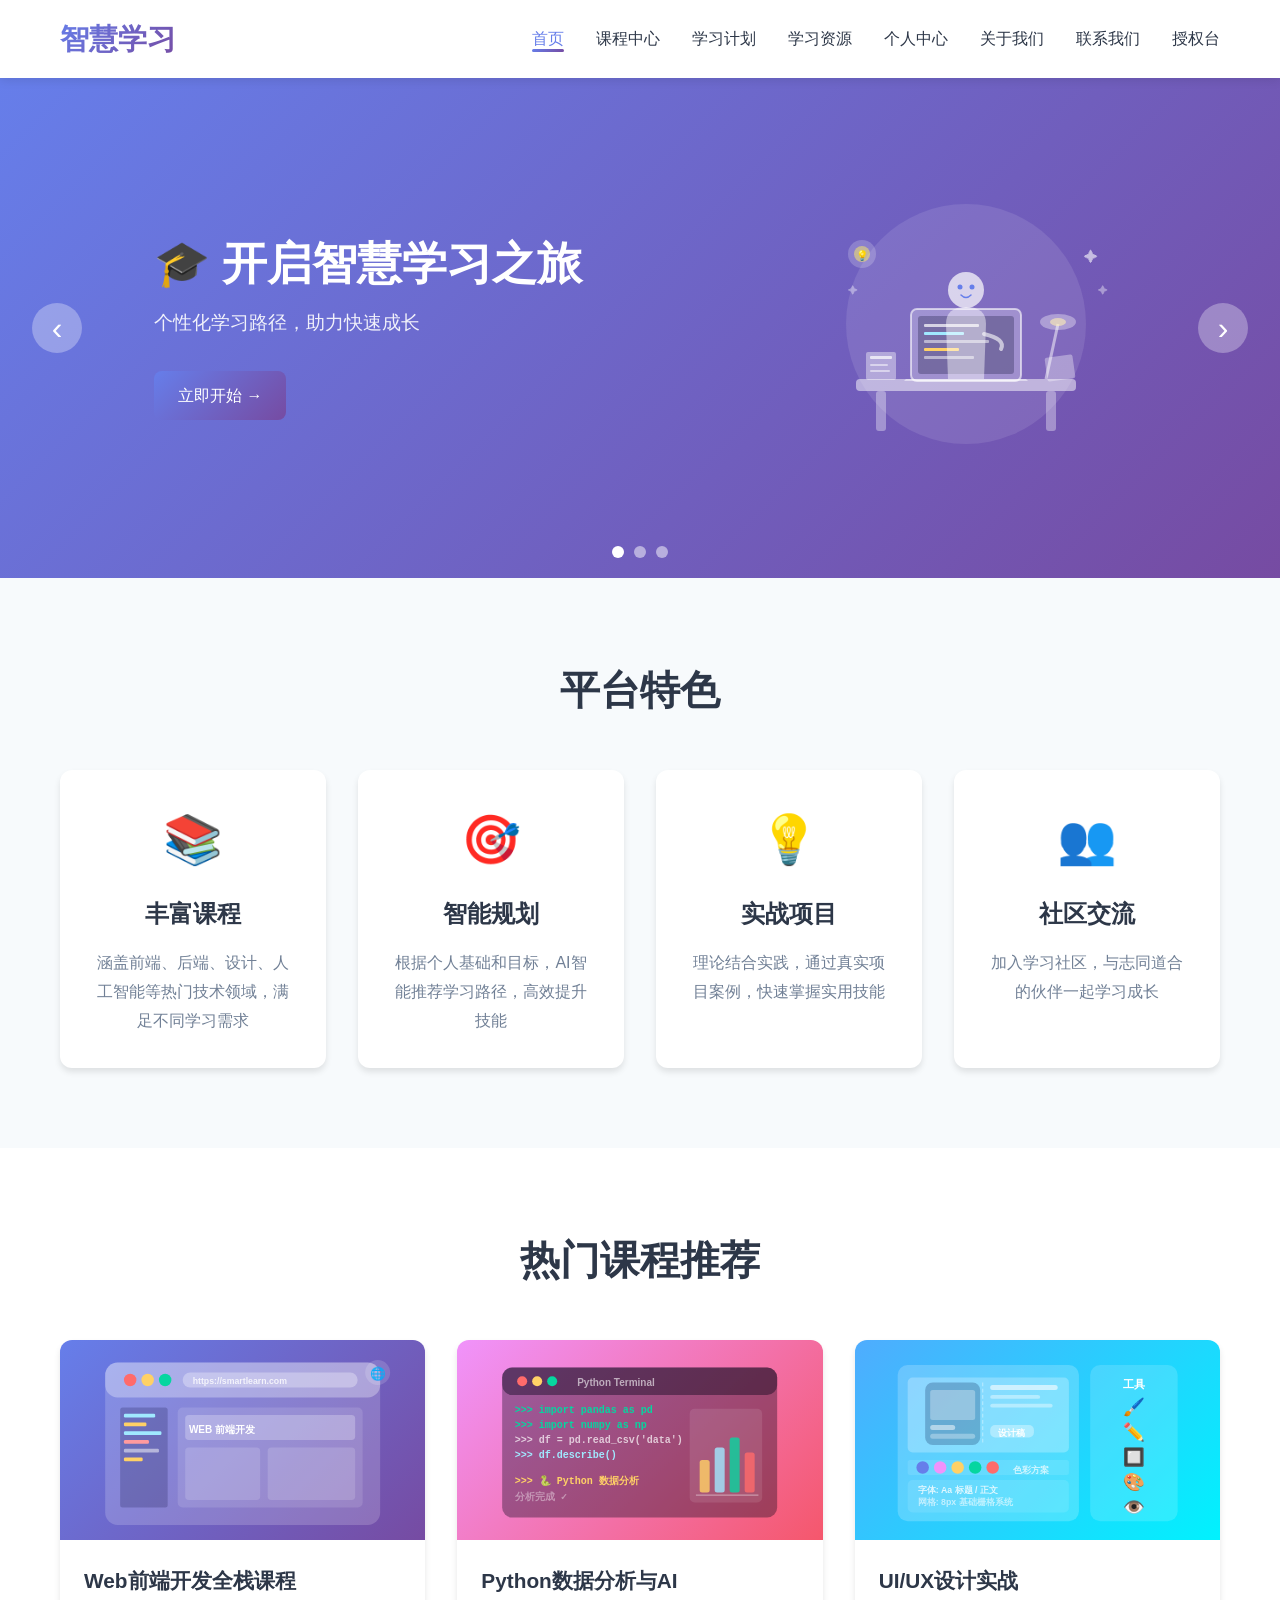
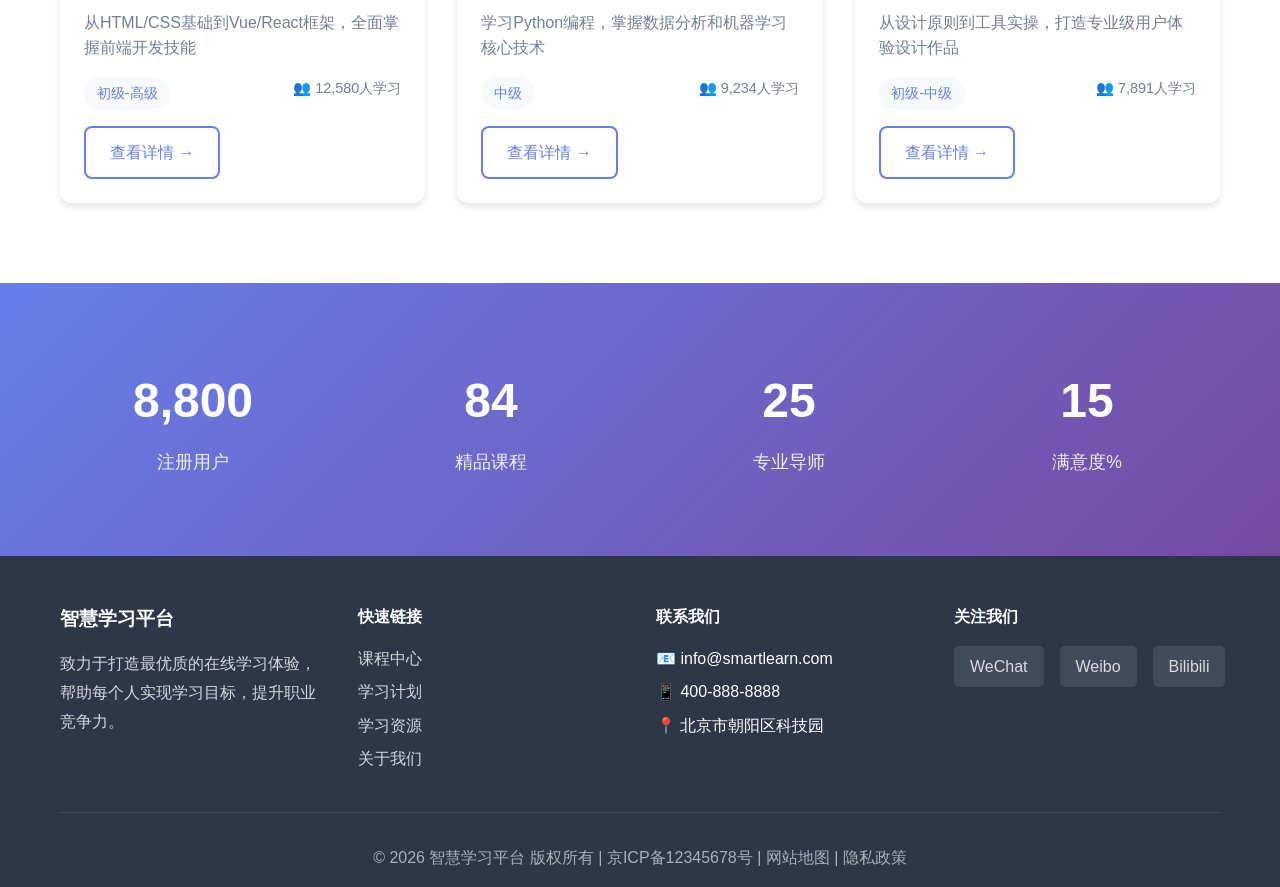
==== commit 1de8f812: "[A] 新增慢行网站的素材授权台，编辑页填写作者、凭证和允许用途，后台维护授权区间，关系库建立原素材、派生裁图、正文引用及导出物的依赖。相同文件摘要不意味着不同来源的授权相同，授权记录和内容去重身份须" ====
--- a/index.html
+++ b/index.html
@@ -1,472 +1,473 @@
-<!DOCTYPE html>
-<html lang="zh-CN">
-<head>
-    <meta charset="UTF-8">
-    <meta name="viewport" content="width=device-width, initial-scale=1.0">
-    <title>智慧学习 - 在线学习成长平台</title>
-    <link rel="stylesheet" href="css/style.css">
-</head>
-<body>
-    <!-- 导航栏 -->
-    <nav class="navbar">
-        <div class="container">
-            <div class="nav-brand">
-                <h1>智慧学习</h1>
-            </div>
-            <ul class="nav-menu" id="navMenu">
-                <li><a href="index.html" class="active">首页</a></li>
-                <li><a href="courses.html">课程中心</a></li>
-                <li><a href="plan.html">学习计划</a></li>
-                <li><a href="resources.html">学习资源</a></li>
-                <li><a href="profile.html">个人中心</a></li>
-                <li><a href="about.html">关于我们</a></li>
-                <li><a href="contact.html">联系我们</a></li>
-            </ul>
-            <div class="nav-toggle" id="navToggle">
-                <span></span>
-                <span></span>
-                <span></span>
-            </div>
-        </div>
-    </nav>
-
-    <!-- Banner轮播图 -->
-    <section class="banner">
-        <div class="slider">
-
-            <!-- 第1张：学习之旅 — 人物+书桌学习场景 -->
-            <div class="slide active">
-                <div class="slide-content">
-                    <div class="slide-text">
-                        <h2>🎓 开启智慧学习之旅</h2>
-                        <p>个性化学习路径，助力快速成长</p>
-                        <a href="courses.html" class="btn btn-primary">立即开始 →</a>
-                    </div>
-                    <div class="slide-illustration">
-                        <!-- 学习场景：人坐在桌前 + 屏幕 + 书 -->
-                        <svg width="320" height="260" viewBox="0 0 320 260">
-                            <!-- 背景圆 -->
-                            <circle cx="160" cy="130" r="120" fill="rgba(255,255,255,.1)"/>
-                            <!-- 桌子 -->
-                            <rect x="50" y="185" width="220" height="12" rx="4" fill="rgba(255,255,255,.5)"/>
-                            <rect x="70" y="197" width="10" height="40" rx="3" fill="rgba(255,255,255,.35)"/>
-                            <rect x="240" y="197" width="10" height="40" rx="3" fill="rgba(255,255,255,.35)"/>
-                            <!-- 笔记本电脑屏幕 -->
-                            <rect x="105" y="115" width="110" height="72" rx="6" fill="rgba(255,255,255,.25)" stroke="rgba(255,255,255,.6)" stroke-width="2"/>
-                            <!-- 屏幕内容 (代码/学习界面) -->
-                            <rect x="112" y="122" width="96" height="58" rx="3" fill="rgba(20,20,60,.3)"/>
-                            <rect x="118" y="130" width="55" height="3" rx="1" fill="rgba(255,255,255,.7)"/>
-                            <rect x="118" y="138" width="40" height="3" rx="1" fill="#a0e9ff"/>
-                            <rect x="118" y="146" width="65" height="3" rx="1" fill="rgba(255,255,255,.5)"/>
-                            <rect x="118" y="154" width="35" height="3" rx="1" fill="#ffd166"/>
-                            <rect x="118" y="162" width="50" height="3" rx="1" fill="rgba(255,255,255,.5)"/>
-                            <!-- 笔记本底座 -->
-                            <path d="M98 187 L100 185 L220 185 L222 187 Z" fill="rgba(255,255,255,.5)"/>
-                            <!-- 书本 (左侧) -->
-                            <rect x="60" y="158" width="30" height="28" rx="2" fill="rgba(255,255,255,.4)"/>
-                            <rect x="64" y="162" width="22" height="3" rx="1" fill="rgba(255,255,255,.7)"/>
-                            <rect x="64" y="170" width="18" height="2" rx="1" fill="rgba(255,255,255,.5)"/>
-                            <rect x="64" y="176" width="20" height="2" rx="1" fill="rgba(255,255,255,.5)"/>
-                            <!-- 书本 (右侧，斜放) -->
-                            <rect x="240" y="162" width="28" height="24" rx="2" fill="rgba(255,255,255,.35)" transform="rotate(-8 254 174)"/>
-                            <!-- 台灯 -->
-                            <line x1="240" y1="185" x2="252" y2="130" stroke="rgba(255,255,255,.5)" stroke-width="3"/>
-                            <ellipse cx="252" cy="128" rx="18" ry="8" fill="rgba(255,255,255,.35)"/>
-                            <ellipse cx="252" cy="128" rx="8" ry="4" fill="rgba(255,240,180,.6)"/>
-                            <!-- 人物头部 -->
-                            <circle cx="160" cy="96" r="18" fill="rgba(255,255,255,.7)"/>
-                            <!-- 眼睛 -->
-                            <circle cx="154" cy="93" r="2.5" fill="#667eea"/>
-                            <circle cx="166" cy="93" r="2.5" fill="#667eea"/>
-                            <!-- 嘴巴 -->
-                            <path d="M155 101 Q160 106 165 101" fill="none" stroke="#667eea" stroke-width="1.5" stroke-linecap="round"/>
-                            <!-- 身体 -->
-                            <path d="M140 130 Q140 113 160 113 Q180 113 180 130 L178 185 L142 185Z" fill="rgba(255,255,255,.45)"/>
-                            <!-- 手臂 (指向屏幕) -->
-                            <path d="M178 140 Q200 145 195 155" fill="none" stroke="rgba(255,255,255,.6)" stroke-width="4" stroke-linecap="round"/>
-                            <!-- 装饰灯泡 -->
-                            <circle cx="56" cy="60" r="14" fill="rgba(255,255,255,.2)"/>
-                            <circle cx="56" cy="60" r="8" fill="rgba(255,240,100,.5)"/>
-                            <text x="56" y="65" text-anchor="middle" font-size="10">💡</text>
-                            <!-- 飘浮的小星星 -->
-                            <text x="278" y="68" font-size="14" fill="rgba(255,255,255,.6)">✦</text>
-                            <text x="292" y="100" font-size="10" fill="rgba(255,255,255,.4)">✦</text>
-                            <text x="42" y="100" font-size="10" fill="rgba(255,255,255,.4)">✦</text>
-                        </svg>
-                    </div>
-                </div>
-            </div>
-
-            <!-- 第2张：海量课程 — 课程卡片网格 -->
-            <div class="slide">
-                <div class="slide-content">
-                    <div class="slide-text">
-                        <h2>📚 海量优质课程</h2>
-                        <p>涵盖编程、设计、商业等多个领域</p>
-                        <a href="courses.html" class="btn btn-primary">浏览课程 →</a>
-                    </div>
-                    <div class="slide-illustration">
-                        <!-- 课程卡片网格场景 -->
-                        <svg width="320" height="260" viewBox="0 0 320 260">
-                            <circle cx="160" cy="130" r="120" fill="rgba(255,255,255,.08)"/>
-                            <!-- 课程卡片1 (左上) -->
-                            <rect x="30" y="40" width="116" height="88" rx="8" fill="rgba(255,255,255,.22)"/>
-                            <rect x="30" y="40" width="116" height="44" rx="8" fill="rgba(255,255,255,.15)"/>
-                            <text x="88" y="70" text-anchor="middle" font-size="24">💻</text>
-                            <rect x="40" y="92" width="70" height="5" rx="2" fill="rgba(255,255,255,.7)"/>
-                            <rect x="40" y="102" width="50" height="4" rx="2" fill="rgba(255,255,255,.4)"/>
-                            <rect x="40" y="111" width="35" height="4" rx="2" fill="rgba(255,255,255,.35)"/>
-                            <!-- 进度条 -->
-                            <rect x="40" y="119" width="96" height="4" rx="2" fill="rgba(255,255,255,.2)"/>
-                            <rect x="40" y="119" width="65" height="4" rx="2" fill="#ffd166"/>
-
-                            <!-- 课程卡片2 (右上) -->
-                            <rect x="158" y="40" width="116" height="88" rx="8" fill="rgba(255,255,255,.22)"/>
-                            <rect x="158" y="40" width="116" height="44" rx="8" fill="rgba(255,255,255,.15)"/>
-                            <text x="216" y="70" text-anchor="middle" font-size="24">🎨</text>
-                            <rect x="168" y="92" width="70" height="5" rx="2" fill="rgba(255,255,255,.7)"/>
-                            <rect x="168" y="102" width="55" height="4" rx="2" fill="rgba(255,255,255,.4)"/>
-                            <rect x="168" y="111" width="40" height="4" rx="2" fill="rgba(255,255,255,.35)"/>
-                            <rect x="168" y="119" width="96" height="4" rx="2" fill="rgba(255,255,255,.2)"/>
-                            <rect x="168" y="119" width="85" height="4" rx="2" fill="#06d6a0"/>
-
-                            <!-- 课程卡片3 (左下) -->
-                            <rect x="30" y="142" width="116" height="88" rx="8" fill="rgba(255,255,255,.22)"/>
-                            <rect x="30" y="142" width="116" height="44" rx="8" fill="rgba(255,255,255,.15)"/>
-                            <text x="88" y="172" text-anchor="middle" font-size="24">🐍</text>
-                            <rect x="40" y="194" width="65" height="5" rx="2" fill="rgba(255,255,255,.7)"/>
-                            <rect x="40" y="204" width="45" height="4" rx="2" fill="rgba(255,255,255,.4)"/>
-                            <rect x="40" y="213" width="38" height="4" rx="2" fill="rgba(255,255,255,.35)"/>
-                            <rect x="40" y="221" width="96" height="4" rx="2" fill="rgba(255,255,255,.2)"/>
-                            <rect x="40" y="221" width="45" height="4" rx="2" fill="#ff6b6b"/>
-
-                            <!-- 课程卡片4 (右下) -->
-                            <rect x="158" y="142" width="116" height="88" rx="8" fill="rgba(255,255,255,.22)"/>
-                            <rect x="158" y="142" width="116" height="44" rx="8" fill="rgba(255,255,255,.15)"/>
-                            <text x="216" y="172" text-anchor="middle" font-size="24">🤖</text>
-                            <rect x="168" y="194" width="70" height="5" rx="2" fill="rgba(255,255,255,.7)"/>
-                            <rect x="168" y="204" width="55" height="4" rx="2" fill="rgba(255,255,255,.4)"/>
-                            <rect x="168" y="213" width="42" height="4" rx="2" fill="rgba(255,255,255,.35)"/>
-                            <rect x="168" y="221" width="96" height="4" rx="2" fill="rgba(255,255,255,.2)"/>
-                            <rect x="168" y="221" width="72" height="4" rx="2" fill="#a855f7"/>
-
-                            <!-- 总数标签 -->
-                            <rect x="110" y="10" width="100" height="26" rx="13" fill="rgba(255,255,255,.3)"/>
-                            <text x="160" y="28" text-anchor="middle" font-size="12" font-weight="bold" fill="white">500+ 精品课程</text>
-                        </svg>
-                    </div>
-                </div>
-            </div>
-
-            <!-- 第3张：AI智能计划 — AI大脑+路径图 -->
-            <div class="slide">
-                <div class="slide-content">
-                    <div class="slide-text">
-                        <h2>🤖 智能学习计划</h2>
-                        <p>AI驱动，为你定制专属学习方案</p>
-                        <a href="plan.html" class="btn btn-primary">制定计划 →</a>
-                    </div>
-                    <div class="slide-illustration">
-                        <!-- AI + 学习路径图 -->
-                        <svg width="320" height="260" viewBox="0 0 320 260">
-                            <circle cx="160" cy="130" r="120" fill="rgba(255,255,255,.08)"/>
-                            <!-- AI 核心圆 -->
-                            <circle cx="160" cy="120" r="46" fill="rgba(255,255,255,.18)" stroke="rgba(255,255,255,.5)" stroke-width="2"/>
-                            <circle cx="160" cy="120" r="32" fill="rgba(255,255,255,.25)"/>
-                            <!-- AI 文字 -->
-                            <text x="160" y="113" text-anchor="middle" font-size="16" font-weight="bold" fill="white">AI</text>
-                            <text x="160" y="133" text-anchor="middle" font-size="9" fill="rgba(255,255,255,.85)">智能分析</text>
-                            <!-- 放射线 -->
-                            <line x1="160" y1="74" x2="160" y2="50" stroke="rgba(255,255,255,.4)" stroke-width="1.5" stroke-dasharray="3,2"/>
-                            <line x1="192" y1="88" x2="210" y2="72" stroke="rgba(255,255,255,.4)" stroke-width="1.5" stroke-dasharray="3,2"/>
-                            <line x1="206" y1="120" x2="232" y2="120" stroke="rgba(255,255,255,.4)" stroke-width="1.5" stroke-dasharray="3,2"/>
-                            <line x1="192" y1="152" x2="210" y2="170" stroke="rgba(255,255,255,.4)" stroke-width="1.5" stroke-dasharray="3,2"/>
-                            <line x1="160" y1="166" x2="160" y2="192" stroke="rgba(255,255,255,.4)" stroke-width="1.5" stroke-dasharray="3,2"/>
-                            <line x1="128" y1="152" x2="110" y2="170" stroke="rgba(255,255,255,.4)" stroke-width="1.5" stroke-dasharray="3,2"/>
-                            <line x1="114" y1="120" x2="88" y2="120" stroke="rgba(255,255,255,.4)" stroke-width="1.5" stroke-dasharray="3,2"/>
-                            <line x1="128" y1="88" x2="110" y2="72" stroke="rgba(255,255,255,.4)" stroke-width="1.5" stroke-dasharray="3,2"/>
-                            <!-- 技能节点 -->
-                            <!-- 上 -->
-                            <circle cx="160" cy="44" r="14" fill="rgba(255,255,255,.3)"/>
-                            <text x="160" y="49" text-anchor="middle" font-size="12">📝</text>
-                            <!-- 右上 -->
-                            <circle cx="216" cy="66" r="14" fill="rgba(255,255,255,.3)"/>
-                            <text x="216" y="71" text-anchor="middle" font-size="12">💻</text>
-                            <!-- 右 -->
-                            <circle cx="240" cy="120" r="14" fill="rgba(255,255,255,.3)"/>
-                            <text x="240" y="125" text-anchor="middle" font-size="12">⚡</text>
-                            <!-- 右下 -->
-                            <circle cx="216" cy="175" r="14" fill="rgba(255,255,255,.3)"/>
-                            <text x="216" y="180" text-anchor="middle" font-size="12">🎯</text>
-                            <!-- 下 -->
-                            <circle cx="160" cy="198" r="14" fill="rgba(255,255,255,.3)"/>
-                            <text x="160" y="203" text-anchor="middle" font-size="12">🏆</text>
-                            <!-- 左下 -->
-                            <circle cx="104" cy="175" r="14" fill="rgba(255,255,255,.3)"/>
-                            <text x="104" y="180" text-anchor="middle" font-size="12">🎨</text>
-                            <!-- 左 -->
-                            <circle cx="80" cy="120" r="14" fill="rgba(255,255,255,.3)"/>
-                            <text x="80" y="125" text-anchor="middle" font-size="12">🔬</text>
-                            <!-- 左上 -->
-                            <circle cx="104" cy="66" r="14" fill="rgba(255,255,255,.3)"/>
-                            <text x="104" y="71" text-anchor="middle" font-size="12">📊</text>
-                            <!-- 动态点缀 -->
-                            <text x="28" y="50" font-size="16" fill="rgba(255,255,255,.5)">✦</text>
-                            <text x="282" y="50" font-size="12" fill="rgba(255,255,255,.4)">✦</text>
-                            <text x="288" y="195" font-size="16" fill="rgba(255,255,255,.4)">✦</text>
-                        </svg>
-                    </div>
-                </div>
-            </div>
-
-        </div>
-        <div class="slider-controls">
-            <button class="prev" id="prevBtn">‹</button>
-            <button class="next" id="nextBtn">›</button>
-        </div>
-        <div class="slider-dots" id="sliderDots"></div>
-    </section>
-
-    <!-- 特色功能 -->
-    <section class="features">
-        <div class="container">
-            <h2 class="section-title">平台特色</h2>
-            <div class="feature-grid">
-                <div class="feature-card">
-                    <div class="feature-icon">📚</div>
-                    <h3>丰富课程</h3>
-                    <p>涵盖前端、后端、设计、人工智能等热门技术领域，满足不同学习需求</p>
-                </div>
-                <div class="feature-card">
-                    <div class="feature-icon">🎯</div>
-                    <h3>智能规划</h3>
-                    <p>根据个人基础和目标，AI智能推荐学习路径，高效提升技能</p>
-                </div>
-                <div class="feature-card">
-                    <div class="feature-icon">💡</div>
-                    <h3>实战项目</h3>
-                    <p>理论结合实践，通过真实项目案例，快速掌握实用技能</p>
-                </div>
-                <div class="feature-card">
-                    <div class="feature-icon">👥</div>
-                    <h3>社区交流</h3>
-                    <p>加入学习社区，与志同道合的伙伴一起学习成长</p>
-                </div>
-            </div>
-        </div>
-    </section>
-
-    <!-- 热门课程 -->
-    <section class="popular-courses">
-        <div class="container">
-            <h2 class="section-title">热门课程推荐</h2>
-            <div class="course-grid">
-                <!-- 课程卡片1：Web前端 -->
-                <div class="course-card">
-                    <div class="course-image" style="background:linear-gradient(135deg,#667eea,#764ba2);position:relative;overflow:hidden">
-                        <svg width="100%" height="100%" viewBox="0 0 280 160" preserveAspectRatio="xMidYMid meet" style="position:absolute;inset:0">
-                            <!-- 浏览器窗口 -->
-                            <rect x="30" y="18" width="220" height="130" rx="10" fill="rgba(255,255,255,.18)"/>
-                            <rect x="30" y="18" width="220" height="28" rx="10" fill="rgba(255,255,255,.3)"/>
-                            <!-- 控制按钮 -->
-                            <circle cx="50" cy="32" r="5" fill="#ff6b6b"/>
-                            <circle cx="64" cy="32" r="5" fill="#ffd166"/>
-                            <circle cx="78" cy="32" r="5" fill="#06d6a0"/>
-                            <!-- 地址栏 -->
-                            <rect x="92" y="26" width="140" height="12" rx="6" fill="rgba(255,255,255,.3)"/>
-                            <text x="100" y="35" font-size="7" fill="rgba(255,255,255,.8)">https://smartlearn.com</text>
-                            <!-- 代码内容 -->
-                            <rect x="42" y="54" width="38" height="80" rx="2" fill="rgba(0,0,50,.2)"/>
-                            <rect x="45" y="59" width="25" height="3" rx="1" fill="#a0e9ff"/>
-                            <rect x="45" y="66" width="18" height="3" rx="1" fill="#ffd166"/>
-                            <rect x="45" y="73" width="30" height="3" rx="1" fill="#a0e9ff"/>
-                            <rect x="45" y="80" width="20" height="3" rx="1" fill="#ff9a9e"/>
-                            <rect x="45" y="87" width="28" height="3" rx="1" fill="rgba(255,255,255,.5)"/>
-                            <rect x="45" y="94" width="15" height="3" rx="1" fill="#ffd166"/>
-                            <!-- 设计画布 -->
-                            <rect x="88" y="54" width="148" height="80" rx="4" fill="rgba(255,255,255,.12)"/>
-                            <!-- 页面布局模拟 -->
-                            <rect x="94" y="60" width="136" height="20" rx="3" fill="rgba(255,255,255,.25)"/>
-                            <rect x="94" y="86" width="60" height="42" rx="3" fill="rgba(255,255,255,.15)"/>
-                            <rect x="160" y="86" width="70" height="42" rx="3" fill="rgba(255,255,255,.15)"/>
-                            <text x="97" y="74" font-size="8" font-weight="bold" fill="white">WEB 前端开发</text>
-                            <!-- 装饰点 -->
-                            <circle cx="248" cy="26" r="10" fill="rgba(255,255,255,.15)"/>
-                            <text x="248" y="30" text-anchor="middle" font-size="10">🌐</text>
-                        </svg>
-                    </div>
-                    <div class="course-info">
-                        <h3>Web前端开发全栈课程</h3>
-                        <p class="course-desc">从HTML/CSS基础到Vue/React框架，全面掌握前端开发技能</p>
-                        <div class="course-meta">
-                            <span class="course-level">初级-高级</span>
-                            <span class="course-students">👥 12,580人学习</span>
-                        </div>
-                        <a href="courses.html" class="btn btn-secondary">查看详情 →</a>
-                    </div>
-                </div>
-
-                <!-- 课程卡片2：Python数据分析 -->
-                <div class="course-card">
-                    <div class="course-image" style="background:linear-gradient(135deg,#f093fb,#f5576c);position:relative;overflow:hidden">
-                        <svg width="100%" height="100%" viewBox="0 0 280 160" preserveAspectRatio="xMidYMid meet" style="position:absolute;inset:0">
-                            <!-- 终端/命令行窗口 -->
-                            <rect x="30" y="22" width="220" height="120" rx="8" fill="rgba(0,0,20,.35)"/>
-                            <rect x="30" y="22" width="220" height="22" rx="8" fill="rgba(0,0,20,.4)"/>
-                            <circle cx="46" cy="33" r="4" fill="#ff6b6b"/>
-                            <circle cx="58" cy="33" r="4" fill="#ffd166"/>
-                            <circle cx="70" cy="33" r="4" fill="#06d6a0"/>
-                            <text x="90" y="37" font-size="8" fill="rgba(255,255,255,.6)">Python Terminal</text>
-                            <!-- 代码行 -->
-                            <text x="40" y="58" font-size="8" font-family="monospace" fill="#06d6a0">>>> import pandas as pd</text>
-                            <text x="40" y="70" font-size="8" font-family="monospace" fill="#06d6a0">>>> import numpy as np</text>
-                            <text x="40" y="82" font-size="8" font-family="monospace" fill="rgba(255,255,255,.7)">>>> df = pd.read_csv('data')</text>
-                            <text x="40" y="94" font-size="8" font-family="monospace" fill="#a0e9ff">>>> df.describe()</text>
-                            <!-- 数据图表小图 -->
-                            <rect x="180" y="55" width="58" height="75" rx="4" fill="rgba(255,255,255,.1)"/>
-                            <!-- 柱状图 -->
-                            <rect x="188" y="96" width="8" height="26" rx="2" fill="#ffd166" opacity=".8"/>
-                            <rect x="200" y="86" width="8" height="36" rx="2" fill="#a0e9ff" opacity=".8"/>
-                            <rect x="212" y="78" width="8" height="44" rx="2" fill="#06d6a0" opacity=".8"/>
-                            <rect x="224" y="90" width="8" height="32" rx="2" fill="#ff6b6b" opacity=".8"/>
-                            <line x1="185" y1="124" x2="235" y2="124" stroke="rgba(255,255,255,.4)" stroke-width="1"/>
-                            <!-- 蛇形标志 -->
-                            <text x="40" y="115" font-size="8" font-family="monospace" fill="#ffd166">>>> 🐍 Python 数据分析</text>
-                            <text x="40" y="128" font-size="8" font-family="monospace" fill="rgba(255,255,255,.4)">分析完成 ✓</text>
-                        </svg>
-                    </div>
-                    <div class="course-info">
-                        <h3>Python数据分析与AI</h3>
-                        <p class="course-desc">学习Python编程，掌握数据分析和机器学习核心技术</p>
-                        <div class="course-meta">
-                            <span class="course-level">中级</span>
-                            <span class="course-students">👥 9,234人学习</span>
-                        </div>
-                        <a href="courses.html" class="btn btn-secondary">查看详情 →</a>
-                    </div>
-                </div>
-
-                <!-- 课程卡片3：UI/UX设计 -->
-                <div class="course-card">
-                    <div class="course-image" style="background:linear-gradient(135deg,#4facfe,#00f2fe);position:relative;overflow:hidden">
-                        <svg width="100%" height="100%" viewBox="0 0 280 160" preserveAspectRatio="xMidYMid meet" style="position:absolute;inset:0">
-                            <!-- 设计稿画板 -->
-                            <rect x="28" y="20" width="145" height="125" rx="8" fill="rgba(255,255,255,.2)"/>
-                            <!-- 设计稿内容 -->
-                            <rect x="36" y="30" width="129" height="60" rx="4" fill="rgba(255,255,255,.25)"/>
-                            <!-- 模拟手机UI框 -->
-                            <rect x="50" y="34" width="44" height="50" rx="6" fill="rgba(0,30,80,.25)"/>
-                            <rect x="54" y="40" width="36" height="24" rx="2" fill="rgba(255,255,255,.3)"/>
-                            <rect x="54" y="68" width="20" height="4" rx="2" fill="rgba(255,255,255,.5)"/>
-                            <rect x="54" y="75" width="36" height="4" rx="2" fill="rgba(255,255,255,.3)"/>
-                            <!-- 文字稿线 -->
-                            <rect x="102" y="36" width="54" height="4" rx="2" fill="rgba(255,255,255,.6)"/>
-                            <rect x="102" y="44" width="40" height="3" rx="2" fill="rgba(255,255,255,.4)"/>
-                            <rect x="102" y="51" width="50" height="3" rx="2" fill="rgba(255,255,255,.4)"/>
-                            <rect x="102" y="68" width="35" height="10" rx="4" fill="rgba(255,255,255,.35)"/>
-                            <text x="119" y="77" text-anchor="middle" font-size="7" fill="white">设计稿</text>
-                            <!-- 标注线 -->
-                            <line x1="96" y1="34" x2="96" y2="84" stroke="rgba(255,255,255,.35)" stroke-width="1" stroke-dasharray="3,2"/>
-                            <!-- 颜色样本行 -->
-                            <rect x="36" y="96" width="129" height="12" rx="2" fill="rgba(255,255,255,.1)"/>
-                            <circle cx="48" cy="102" r="5" fill="#667eea"/>
-                            <circle cx="62" cy="102" r="5" fill="#f093fb"/>
-                            <circle cx="76" cy="102" r="5" fill="#ffd166"/>
-                            <circle cx="90" cy="102" r="5" fill="#06d6a0"/>
-                            <circle cx="104" cy="102" r="5" fill="#ff6b6b"/>
-                            <text x="120" y="106" font-size="7" fill="rgba(255,255,255,.7)">色彩方案</text>
-                            <!-- 文字标注 -->
-                            <rect x="36" y="112" width="129" height="26" rx="4" fill="rgba(255,255,255,.1)"/>
-                            <text x="44" y="122" font-size="7" fill="rgba(255,255,255,.8)">字体: Aa 标题 / 正文</text>
-                            <text x="44" y="132" font-size="7" fill="rgba(255,255,255,.6)">网格: 8px 基础栅格系统</text>
-                            <!-- 调色板/画笔 工具区 -->
-                            <rect x="182" y="20" width="70" height="125" rx="8" fill="rgba(255,255,255,.15)"/>
-                            <text x="217" y="38" text-anchor="middle" font-size="9" font-weight="bold" fill="white">工具</text>
-                            <text x="217" y="58" text-anchor="middle" font-size="14">🖌️</text>
-                            <text x="217" y="78" text-anchor="middle" font-size="14">✏️</text>
-                            <text x="217" y="98" text-anchor="middle" font-size="14">🔲</text>
-                            <text x="217" y="118" text-anchor="middle" font-size="14">🎨</text>
-                            <text x="217" y="138" text-anchor="middle" font-size="14">👁️</text>
-                        </svg>
-                    </div>
-                    <div class="course-info">
-                        <h3>UI/UX设计实战</h3>
-                        <p class="course-desc">从设计原则到工具实操，打造专业级用户体验设计作品</p>
-                        <div class="course-meta">
-                            <span class="course-level">初级-中级</span>
-                            <span class="course-students">👥 7,891人学习</span>
-                        </div>
-                        <a href="courses.html" class="btn btn-secondary">查看详情 →</a>
-                    </div>
-                </div>
-            </div>
-        </div>
-    </section>
-
-    <!-- 学习数据统计 -->
-    <section class="stats">
-        <div class="container">
-            <div class="stats-grid">
-                <div class="stat-item">
-                    <h3 class="stat-number" data-target="50000">0</h3>
-                    <p>注册用户</p>
-                </div>
-                <div class="stat-item">
-                    <h3 class="stat-number" data-target="500">0</h3>
-                    <p>精品课程</p>
-                </div>
-                <div class="stat-item">
-                    <h3 class="stat-number" data-target="150">0</h3>
-                    <p>专业导师</p>
-                </div>
-                <div class="stat-item">
-                    <h3 class="stat-number" data-target="95">0</h3>
-                    <p>满意度%</p>
-                </div>
-            </div>
-        </div>
-    </section>
-
-    <!-- 页脚 -->
-    <footer class="footer">
-        <div class="container">
-            <div class="footer-content">
-                <div class="footer-section">
-                    <h3>智慧学习平台</h3>
-                    <p>致力于打造最优质的在线学习体验，帮助每个人实现学习目标，提升职业竞争力。</p>
-                </div>
-                <div class="footer-section">
-                    <h4>快速链接</h4>
-                    <ul>
-                        <li><a href="courses.html">课程中心</a></li>
-                        <li><a href="plan.html">学习计划</a></li>
-                        <li><a href="resources.html">学习资源</a></li>
-                        <li><a href="about.html">关于我们</a></li>
-                    </ul>
-                </div>
-                <div class="footer-section">
-                    <h4>联系我们</h4>
-                    <ul>
-                        <li>📧 info@smartlearn.com</li>
-                        <li>📱 400-888-8888</li>
-                        <li>📍 北京市朝阳区科技园</li>
-                    </ul>
-                </div>
-                <div class="footer-section">
-                    <h4>关注我们</h4>
-                    <div class="social-links">
-                        <a href="#" title="微信">WeChat</a>
-                        <a href="#" title="微博">Weibo</a>
-                        <a href="#" title="B站">Bilibili</a>
-                    </div>
-                </div>
-            </div>
-            <div class="footer-bottom">
-                <p>&copy; 2026 智慧学习平台 版权所有 | 京ICP备12345678号 | 网站地图 | 隐私政策</p>
-            </div>
-        </div>
-    </footer>
-
-    <script src="js/script.js"></script>
-</body>
-</html>
+<!DOCTYPE html>
+<html lang="zh-CN">
+<head>
+    <meta charset="UTF-8">
+    <meta name="viewport" content="width=device-width, initial-scale=1.0">
+    <title>智慧学习 - 在线学习成长平台</title>
+    <link rel="stylesheet" href="css/style.css">
+</head>
+<body>
+    <!-- 导航栏 -->
+    <nav class="navbar">
+        <div class="container">
+            <div class="nav-brand">
+                <h1>智慧学习</h1>
+            </div>
+            <ul class="nav-menu" id="navMenu">
+                <li><a href="index.html" class="active">首页</a></li>
+                <li><a href="courses.html">课程中心</a></li>
+                <li><a href="plan.html">学习计划</a></li>
+                <li><a href="resources.html">学习资源</a></li>
+                <li><a href="profile.html">个人中心</a></li>
+                <li><a href="about.html">关于我们</a></li>
+                <li><a href="contact.html">联系我们</a></li>
+                <li><a href="licenses.html">授权台</a></li>
+            </ul>
+            <div class="nav-toggle" id="navToggle">
+                <span></span>
+                <span></span>
+                <span></span>
+            </div>
+        </div>
+    </nav>
+
+    <!-- Banner轮播图 -->
+    <section class="banner">
+        <div class="slider">
+
+            <!-- 第1张：学习之旅 — 人物+书桌学习场景 -->
+            <div class="slide active">
+                <div class="slide-content">
+                    <div class="slide-text">
+                        <h2>🎓 开启智慧学习之旅</h2>
+                        <p>个性化学习路径，助力快速成长</p>
+                        <a href="courses.html" class="btn btn-primary">立即开始 →</a>
+                    </div>
+                    <div class="slide-illustration">
+                        <!-- 学习场景：人坐在桌前 + 屏幕 + 书 -->
+                        <svg width="320" height="260" viewBox="0 0 320 260">
+                            <!-- 背景圆 -->
+                            <circle cx="160" cy="130" r="120" fill="rgba(255,255,255,.1)"/>
+                            <!-- 桌子 -->
+                            <rect x="50" y="185" width="220" height="12" rx="4" fill="rgba(255,255,255,.5)"/>
+                            <rect x="70" y="197" width="10" height="40" rx="3" fill="rgba(255,255,255,.35)"/>
+                            <rect x="240" y="197" width="10" height="40" rx="3" fill="rgba(255,255,255,.35)"/>
+                            <!-- 笔记本电脑屏幕 -->
+                            <rect x="105" y="115" width="110" height="72" rx="6" fill="rgba(255,255,255,.25)" stroke="rgba(255,255,255,.6)" stroke-width="2"/>
+                            <!-- 屏幕内容 (代码/学习界面) -->
+                            <rect x="112" y="122" width="96" height="58" rx="3" fill="rgba(20,20,60,.3)"/>
+                            <rect x="118" y="130" width="55" height="3" rx="1" fill="rgba(255,255,255,.7)"/>
+                            <rect x="118" y="138" width="40" height="3" rx="1" fill="#a0e9ff"/>
+                            <rect x="118" y="146" width="65" height="3" rx="1" fill="rgba(255,255,255,.5)"/>
+                            <rect x="118" y="154" width="35" height="3" rx="1" fill="#ffd166"/>
+                            <rect x="118" y="162" width="50" height="3" rx="1" fill="rgba(255,255,255,.5)"/>
+                            <!-- 笔记本底座 -->
+                            <path d="M98 187 L100 185 L220 185 L222 187 Z" fill="rgba(255,255,255,.5)"/>
+                            <!-- 书本 (左侧) -->
+                            <rect x="60" y="158" width="30" height="28" rx="2" fill="rgba(255,255,255,.4)"/>
+                            <rect x="64" y="162" width="22" height="3" rx="1" fill="rgba(255,255,255,.7)"/>
+                            <rect x="64" y="170" width="18" height="2" rx="1" fill="rgba(255,255,255,.5)"/>
+                            <rect x="64" y="176" width="20" height="2" rx="1" fill="rgba(255,255,255,.5)"/>
+                            <!-- 书本 (右侧，斜放) -->
+                            <rect x="240" y="162" width="28" height="24" rx="2" fill="rgba(255,255,255,.35)" transform="rotate(-8 254 174)"/>
+                            <!-- 台灯 -->
+                            <line x1="240" y1="185" x2="252" y2="130" stroke="rgba(255,255,255,.5)" stroke-width="3"/>
+                            <ellipse cx="252" cy="128" rx="18" ry="8" fill="rgba(255,255,255,.35)"/>
+                            <ellipse cx="252" cy="128" rx="8" ry="4" fill="rgba(255,240,180,.6)"/>
+                            <!-- 人物头部 -->
+                            <circle cx="160" cy="96" r="18" fill="rgba(255,255,255,.7)"/>
+                            <!-- 眼睛 -->
+                            <circle cx="154" cy="93" r="2.5" fill="#667eea"/>
+                            <circle cx="166" cy="93" r="2.5" fill="#667eea"/>
+                            <!-- 嘴巴 -->
+                            <path d="M155 101 Q160 106 165 101" fill="none" stroke="#667eea" stroke-width="1.5" stroke-linecap="round"/>
+                            <!-- 身体 -->
+                            <path d="M140 130 Q140 113 160 113 Q180 113 180 130 L178 185 L142 185Z" fill="rgba(255,255,255,.45)"/>
+                            <!-- 手臂 (指向屏幕) -->
+                            <path d="M178 140 Q200 145 195 155" fill="none" stroke="rgba(255,255,255,.6)" stroke-width="4" stroke-linecap="round"/>
+                            <!-- 装饰灯泡 -->
+                            <circle cx="56" cy="60" r="14" fill="rgba(255,255,255,.2)"/>
+                            <circle cx="56" cy="60" r="8" fill="rgba(255,240,100,.5)"/>
+                            <text x="56" y="65" text-anchor="middle" font-size="10">💡</text>
+                            <!-- 飘浮的小星星 -->
+                            <text x="278" y="68" font-size="14" fill="rgba(255,255,255,.6)">✦</text>
+                            <text x="292" y="100" font-size="10" fill="rgba(255,255,255,.4)">✦</text>
+                            <text x="42" y="100" font-size="10" fill="rgba(255,255,255,.4)">✦</text>
+                        </svg>
+                    </div>
+                </div>
+            </div>
+
+            <!-- 第2张：海量课程 — 课程卡片网格 -->
+            <div class="slide">
+                <div class="slide-content">
+                    <div class="slide-text">
+                        <h2>📚 海量优质课程</h2>
+                        <p>涵盖编程、设计、商业等多个领域</p>
+                        <a href="courses.html" class="btn btn-primary">浏览课程 →</a>
+                    </div>
+                    <div class="slide-illustration">
+                        <!-- 课程卡片网格场景 -->
+                        <svg width="320" height="260" viewBox="0 0 320 260">
+                            <circle cx="160" cy="130" r="120" fill="rgba(255,255,255,.08)"/>
+                            <!-- 课程卡片1 (左上) -->
+                            <rect x="30" y="40" width="116" height="88" rx="8" fill="rgba(255,255,255,.22)"/>
+                            <rect x="30" y="40" width="116" height="44" rx="8" fill="rgba(255,255,255,.15)"/>
+                            <text x="88" y="70" text-anchor="middle" font-size="24">💻</text>
+                            <rect x="40" y="92" width="70" height="5" rx="2" fill="rgba(255,255,255,.7)"/>
+                            <rect x="40" y="102" width="50" height="4" rx="2" fill="rgba(255,255,255,.4)"/>
+                            <rect x="40" y="111" width="35" height="4" rx="2" fill="rgba(255,255,255,.35)"/>
+                            <!-- 进度条 -->
+                            <rect x="40" y="119" width="96" height="4" rx="2" fill="rgba(255,255,255,.2)"/>
+                            <rect x="40" y="119" width="65" height="4" rx="2" fill="#ffd166"/>
+
+                            <!-- 课程卡片2 (右上) -->
+                            <rect x="158" y="40" width="116" height="88" rx="8" fill="rgba(255,255,255,.22)"/>
+                            <rect x="158" y="40" width="116" height="44" rx="8" fill="rgba(255,255,255,.15)"/>
+                            <text x="216" y="70" text-anchor="middle" font-size="24">🎨</text>
+                            <rect x="168" y="92" width="70" height="5" rx="2" fill="rgba(255,255,255,.7)"/>
+                            <rect x="168" y="102" width="55" height="4" rx="2" fill="rgba(255,255,255,.4)"/>
+                            <rect x="168" y="111" width="40" height="4" rx="2" fill="rgba(255,255,255,.35)"/>
+                            <rect x="168" y="119" width="96" height="4" rx="2" fill="rgba(255,255,255,.2)"/>
+                            <rect x="168" y="119" width="85" height="4" rx="2" fill="#06d6a0"/>
+
+                            <!-- 课程卡片3 (左下) -->
+                            <rect x="30" y="142" width="116" height="88" rx="8" fill="rgba(255,255,255,.22)"/>
+                            <rect x="30" y="142" width="116" height="44" rx="8" fill="rgba(255,255,255,.15)"/>
+                            <text x="88" y="172" text-anchor="middle" font-size="24">🐍</text>
+                            <rect x="40" y="194" width="65" height="5" rx="2" fill="rgba(255,255,255,.7)"/>
+                            <rect x="40" y="204" width="45" height="4" rx="2" fill="rgba(255,255,255,.4)"/>
+                            <rect x="40" y="213" width="38" height="4" rx="2" fill="rgba(255,255,255,.35)"/>
+                            <rect x="40" y="221" width="96" height="4" rx="2" fill="rgba(255,255,255,.2)"/>
+                            <rect x="40" y="221" width="45" height="4" rx="2" fill="#ff6b6b"/>
+
+                            <!-- 课程卡片4 (右下) -->
+                            <rect x="158" y="142" width="116" height="88" rx="8" fill="rgba(255,255,255,.22)"/>
+                            <rect x="158" y="142" width="116" height="44" rx="8" fill="rgba(255,255,255,.15)"/>
+                            <text x="216" y="172" text-anchor="middle" font-size="24">🤖</text>
+                            <rect x="168" y="194" width="70" height="5" rx="2" fill="rgba(255,255,255,.7)"/>
+                            <rect x="168" y="204" width="55" height="4" rx="2" fill="rgba(255,255,255,.4)"/>
+                            <rect x="168" y="213" width="42" height="4" rx="2" fill="rgba(255,255,255,.35)"/>
+                            <rect x="168" y="221" width="96" height="4" rx="2" fill="rgba(255,255,255,.2)"/>
+                            <rect x="168" y="221" width="72" height="4" rx="2" fill="#a855f7"/>
+
+                            <!-- 总数标签 -->
+                            <rect x="110" y="10" width="100" height="26" rx="13" fill="rgba(255,255,255,.3)"/>
+                            <text x="160" y="28" text-anchor="middle" font-size="12" font-weight="bold" fill="white">500+ 精品课程</text>
+                        </svg>
+                    </div>
+                </div>
+            </div>
+
+            <!-- 第3张：AI智能计划 — AI大脑+路径图 -->
+            <div class="slide">
+                <div class="slide-content">
+                    <div class="slide-text">
+                        <h2>🤖 智能学习计划</h2>
+                        <p>AI驱动，为你定制专属学习方案</p>
+                        <a href="plan.html" class="btn btn-primary">制定计划 →</a>
+                    </div>
+                    <div class="slide-illustration">
+                        <!-- AI + 学习路径图 -->
+                        <svg width="320" height="260" viewBox="0 0 320 260">
+                            <circle cx="160" cy="130" r="120" fill="rgba(255,255,255,.08)"/>
+                            <!-- AI 核心圆 -->
+                            <circle cx="160" cy="120" r="46" fill="rgba(255,255,255,.18)" stroke="rgba(255,255,255,.5)" stroke-width="2"/>
+                            <circle cx="160" cy="120" r="32" fill="rgba(255,255,255,.25)"/>
+                            <!-- AI 文字 -->
+                            <text x="160" y="113" text-anchor="middle" font-size="16" font-weight="bold" fill="white">AI</text>
+                            <text x="160" y="133" text-anchor="middle" font-size="9" fill="rgba(255,255,255,.85)">智能分析</text>
+                            <!-- 放射线 -->
+                            <line x1="160" y1="74" x2="160" y2="50" stroke="rgba(255,255,255,.4)" stroke-width="1.5" stroke-dasharray="3,2"/>
+                            <line x1="192" y1="88" x2="210" y2="72" stroke="rgba(255,255,255,.4)" stroke-width="1.5" stroke-dasharray="3,2"/>
+                            <line x1="206" y1="120" x2="232" y2="120" stroke="rgba(255,255,255,.4)" stroke-width="1.5" stroke-dasharray="3,2"/>
+                            <line x1="192" y1="152" x2="210" y2="170" stroke="rgba(255,255,255,.4)" stroke-width="1.5" stroke-dasharray="3,2"/>
+                            <line x1="160" y1="166" x2="160" y2="192" stroke="rgba(255,255,255,.4)" stroke-width="1.5" stroke-dasharray="3,2"/>
+                            <line x1="128" y1="152" x2="110" y2="170" stroke="rgba(255,255,255,.4)" stroke-width="1.5" stroke-dasharray="3,2"/>
+                            <line x1="114" y1="120" x2="88" y2="120" stroke="rgba(255,255,255,.4)" stroke-width="1.5" stroke-dasharray="3,2"/>
+                            <line x1="128" y1="88" x2="110" y2="72" stroke="rgba(255,255,255,.4)" stroke-width="1.5" stroke-dasharray="3,2"/>
+                            <!-- 技能节点 -->
+                            <!-- 上 -->
+                            <circle cx="160" cy="44" r="14" fill="rgba(255,255,255,.3)"/>
+                            <text x="160" y="49" text-anchor="middle" font-size="12">📝</text>
+                            <!-- 右上 -->
+                            <circle cx="216" cy="66" r="14" fill="rgba(255,255,255,.3)"/>
+                            <text x="216" y="71" text-anchor="middle" font-size="12">💻</text>
+                            <!-- 右 -->
+                            <circle cx="240" cy="120" r="14" fill="rgba(255,255,255,.3)"/>
+                            <text x="240" y="125" text-anchor="middle" font-size="12">⚡</text>
+                            <!-- 右下 -->
+                            <circle cx="216" cy="175" r="14" fill="rgba(255,255,255,.3)"/>
+                            <text x="216" y="180" text-anchor="middle" font-size="12">🎯</text>
+                            <!-- 下 -->
+                            <circle cx="160" cy="198" r="14" fill="rgba(255,255,255,.3)"/>
+                            <text x="160" y="203" text-anchor="middle" font-size="12">🏆</text>
+                            <!-- 左下 -->
+                            <circle cx="104" cy="175" r="14" fill="rgba(255,255,255,.3)"/>
+                            <text x="104" y="180" text-anchor="middle" font-size="12">🎨</text>
+                            <!-- 左 -->
+                            <circle cx="80" cy="120" r="14" fill="rgba(255,255,255,.3)"/>
+                            <text x="80" y="125" text-anchor="middle" font-size="12">🔬</text>
+                            <!-- 左上 -->
+                            <circle cx="104" cy="66" r="14" fill="rgba(255,255,255,.3)"/>
+                            <text x="104" y="71" text-anchor="middle" font-size="12">📊</text>
+                            <!-- 动态点缀 -->
+                            <text x="28" y="50" font-size="16" fill="rgba(255,255,255,.5)">✦</text>
+                            <text x="282" y="50" font-size="12" fill="rgba(255,255,255,.4)">✦</text>
+                            <text x="288" y="195" font-size="16" fill="rgba(255,255,255,.4)">✦</text>
+                        </svg>
+                    </div>
+                </div>
+            </div>
+
+        </div>
+        <div class="slider-controls">
+            <button class="prev" id="prevBtn">‹</button>
+            <button class="next" id="nextBtn">›</button>
+        </div>
+        <div class="slider-dots" id="sliderDots"></div>
+    </section>
+
+    <!-- 特色功能 -->
+    <section class="features">
+        <div class="container">
+            <h2 class="section-title">平台特色</h2>
+            <div class="feature-grid">
+                <div class="feature-card">
+                    <div class="feature-icon">📚</div>
+                    <h3>丰富课程</h3>
+                    <p>涵盖前端、后端、设计、人工智能等热门技术领域，满足不同学习需求</p>
+                </div>
+                <div class="feature-card">
+                    <div class="feature-icon">🎯</div>
+                    <h3>智能规划</h3>
+                    <p>根据个人基础和目标，AI智能推荐学习路径，高效提升技能</p>
+                </div>
+                <div class="feature-card">
+                    <div class="feature-icon">💡</div>
+                    <h3>实战项目</h3>
+                    <p>理论结合实践，通过真实项目案例，快速掌握实用技能</p>
+                </div>
+                <div class="feature-card">
+                    <div class="feature-icon">👥</div>
+                    <h3>社区交流</h3>
+                    <p>加入学习社区，与志同道合的伙伴一起学习成长</p>
+                </div>
+            </div>
+        </div>
+    </section>
+
+    <!-- 热门课程 -->
+    <section class="popular-courses">
+        <div class="container">
+            <h2 class="section-title">热门课程推荐</h2>
+            <div class="course-grid">
+                <!-- 课程卡片1：Web前端 -->
+                <div class="course-card">
+                    <div class="course-image" style="background:linear-gradient(135deg,#667eea,#764ba2);position:relative;overflow:hidden">
+                        <svg width="100%" height="100%" viewBox="0 0 280 160" preserveAspectRatio="xMidYMid meet" style="position:absolute;inset:0">
+                            <!-- 浏览器窗口 -->
+                            <rect x="30" y="18" width="220" height="130" rx="10" fill="rgba(255,255,255,.18)"/>
+                            <rect x="30" y="18" width="220" height="28" rx="10" fill="rgba(255,255,255,.3)"/>
+                            <!-- 控制按钮 -->
+                            <circle cx="50" cy="32" r="5" fill="#ff6b6b"/>
+                            <circle cx="64" cy="32" r="5" fill="#ffd166"/>
+                            <circle cx="78" cy="32" r="5" fill="#06d6a0"/>
+                            <!-- 地址栏 -->
+                            <rect x="92" y="26" width="140" height="12" rx="6" fill="rgba(255,255,255,.3)"/>
+                            <text x="100" y="35" font-size="7" fill="rgba(255,255,255,.8)">https://smartlearn.com</text>
+                            <!-- 代码内容 -->
+                            <rect x="42" y="54" width="38" height="80" rx="2" fill="rgba(0,0,50,.2)"/>
+                            <rect x="45" y="59" width="25" height="3" rx="1" fill="#a0e9ff"/>
+                            <rect x="45" y="66" width="18" height="3" rx="1" fill="#ffd166"/>
+                            <rect x="45" y="73" width="30" height="3" rx="1" fill="#a0e9ff"/>
+                            <rect x="45" y="80" width="20" height="3" rx="1" fill="#ff9a9e"/>
+                            <rect x="45" y="87" width="28" height="3" rx="1" fill="rgba(255,255,255,.5)"/>
+                            <rect x="45" y="94" width="15" height="3" rx="1" fill="#ffd166"/>
+                            <!-- 设计画布 -->
+                            <rect x="88" y="54" width="148" height="80" rx="4" fill="rgba(255,255,255,.12)"/>
+                            <!-- 页面布局模拟 -->
+                            <rect x="94" y="60" width="136" height="20" rx="3" fill="rgba(255,255,255,.25)"/>
+                            <rect x="94" y="86" width="60" height="42" rx="3" fill="rgba(255,255,255,.15)"/>
+                            <rect x="160" y="86" width="70" height="42" rx="3" fill="rgba(255,255,255,.15)"/>
+                            <text x="97" y="74" font-size="8" font-weight="bold" fill="white">WEB 前端开发</text>
+                            <!-- 装饰点 -->
+                            <circle cx="248" cy="26" r="10" fill="rgba(255,255,255,.15)"/>
+                            <text x="248" y="30" text-anchor="middle" font-size="10">🌐</text>
+                        </svg>
+                    </div>
+                    <div class="course-info">
+                        <h3>Web前端开发全栈课程</h3>
+                        <p class="course-desc">从HTML/CSS基础到Vue/React框架，全面掌握前端开发技能</p>
+                        <div class="course-meta">
+                            <span class="course-level">初级-高级</span>
+                            <span class="course-students">👥 12,580人学习</span>
+                        </div>
+                        <a href="courses.html" class="btn btn-secondary">查看详情 →</a>
+                    </div>
+                </div>
+
+                <!-- 课程卡片2：Python数据分析 -->
+                <div class="course-card">
+                    <div class="course-image" style="background:linear-gradient(135deg,#f093fb,#f5576c);position:relative;overflow:hidden">
+                        <svg width="100%" height="100%" viewBox="0 0 280 160" preserveAspectRatio="xMidYMid meet" style="position:absolute;inset:0">
+                            <!-- 终端/命令行窗口 -->
+                            <rect x="30" y="22" width="220" height="120" rx="8" fill="rgba(0,0,20,.35)"/>
+                            <rect x="30" y="22" width="220" height="22" rx="8" fill="rgba(0,0,20,.4)"/>
+                            <circle cx="46" cy="33" r="4" fill="#ff6b6b"/>
+                            <circle cx="58" cy="33" r="4" fill="#ffd166"/>
+                            <circle cx="70" cy="33" r="4" fill="#06d6a0"/>
+                            <text x="90" y="37" font-size="8" fill="rgba(255,255,255,.6)">Python Terminal</text>
+                            <!-- 代码行 -->
+                            <text x="40" y="58" font-size="8" font-family="monospace" fill="#06d6a0">>>> import pandas as pd</text>
+                            <text x="40" y="70" font-size="8" font-family="monospace" fill="#06d6a0">>>> import numpy as np</text>
+                            <text x="40" y="82" font-size="8" font-family="monospace" fill="rgba(255,255,255,.7)">>>> df = pd.read_csv('data')</text>
+                            <text x="40" y="94" font-size="8" font-family="monospace" fill="#a0e9ff">>>> df.describe()</text>
+                            <!-- 数据图表小图 -->
+                            <rect x="180" y="55" width="58" height="75" rx="4" fill="rgba(255,255,255,.1)"/>
+                            <!-- 柱状图 -->
+                            <rect x="188" y="96" width="8" height="26" rx="2" fill="#ffd166" opacity=".8"/>
+                            <rect x="200" y="86" width="8" height="36" rx="2" fill="#a0e9ff" opacity=".8"/>
+                            <rect x="212" y="78" width="8" height="44" rx="2" fill="#06d6a0" opacity=".8"/>
+                            <rect x="224" y="90" width="8" height="32" rx="2" fill="#ff6b6b" opacity=".8"/>
+                            <line x1="185" y1="124" x2="235" y2="124" stroke="rgba(255,255,255,.4)" stroke-width="1"/>
+                            <!-- 蛇形标志 -->
+                            <text x="40" y="115" font-size="8" font-family="monospace" fill="#ffd166">>>> 🐍 Python 数据分析</text>
+                            <text x="40" y="128" font-size="8" font-family="monospace" fill="rgba(255,255,255,.4)">分析完成 ✓</text>
+                        </svg>
+                    </div>
+                    <div class="course-info">
+                        <h3>Python数据分析与AI</h3>
+                        <p class="course-desc">学习Python编程，掌握数据分析和机器学习核心技术</p>
+                        <div class="course-meta">
+                            <span class="course-level">中级</span>
+                            <span class="course-students">👥 9,234人学习</span>
+                        </div>
+                        <a href="courses.html" class="btn btn-secondary">查看详情 →</a>
+                    </div>
+                </div>
+
+                <!-- 课程卡片3：UI/UX设计 -->
+                <div class="course-card">
+                    <div class="course-image" style="background:linear-gradient(135deg,#4facfe,#00f2fe);position:relative;overflow:hidden">
+                        <svg width="100%" height="100%" viewBox="0 0 280 160" preserveAspectRatio="xMidYMid meet" style="position:absolute;inset:0">
+                            <!-- 设计稿画板 -->
+                            <rect x="28" y="20" width="145" height="125" rx="8" fill="rgba(255,255,255,.2)"/>
+                            <!-- 设计稿内容 -->
+                            <rect x="36" y="30" width="129" height="60" rx="4" fill="rgba(255,255,255,.25)"/>
+                            <!-- 模拟手机UI框 -->
+                            <rect x="50" y="34" width="44" height="50" rx="6" fill="rgba(0,30,80,.25)"/>
+                            <rect x="54" y="40" width="36" height="24" rx="2" fill="rgba(255,255,255,.3)"/>
+                            <rect x="54" y="68" width="20" height="4" rx="2" fill="rgba(255,255,255,.5)"/>
+                            <rect x="54" y="75" width="36" height="4" rx="2" fill="rgba(255,255,255,.3)"/>
+                            <!-- 文字稿线 -->
+                            <rect x="102" y="36" width="54" height="4" rx="2" fill="rgba(255,255,255,.6)"/>
+                            <rect x="102" y="44" width="40" height="3" rx="2" fill="rgba(255,255,255,.4)"/>
+                            <rect x="102" y="51" width="50" height="3" rx="2" fill="rgba(255,255,255,.4)"/>
+                            <rect x="102" y="68" width="35" height="10" rx="4" fill="rgba(255,255,255,.35)"/>
+                            <text x="119" y="77" text-anchor="middle" font-size="7" fill="white">设计稿</text>
+                            <!-- 标注线 -->
+                            <line x1="96" y1="34" x2="96" y2="84" stroke="rgba(255,255,255,.35)" stroke-width="1" stroke-dasharray="3,2"/>
+                            <!-- 颜色样本行 -->
+                            <rect x="36" y="96" width="129" height="12" rx="2" fill="rgba(255,255,255,.1)"/>
+                            <circle cx="48" cy="102" r="5" fill="#667eea"/>
+                            <circle cx="62" cy="102" r="5" fill="#f093fb"/>
+                            <circle cx="76" cy="102" r="5" fill="#ffd166"/>
+                            <circle cx="90" cy="102" r="5" fill="#06d6a0"/>
+                            <circle cx="104" cy="102" r="5" fill="#ff6b6b"/>
+                            <text x="120" y="106" font-size="7" fill="rgba(255,255,255,.7)">色彩方案</text>
+                            <!-- 文字标注 -->
+                            <rect x="36" y="112" width="129" height="26" rx="4" fill="rgba(255,255,255,.1)"/>
+                            <text x="44" y="122" font-size="7" fill="rgba(255,255,255,.8)">字体: Aa 标题 / 正文</text>
+                            <text x="44" y="132" font-size="7" fill="rgba(255,255,255,.6)">网格: 8px 基础栅格系统</text>
+                            <!-- 调色板/画笔 工具区 -->
+                            <rect x="182" y="20" width="70" height="125" rx="8" fill="rgba(255,255,255,.15)"/>
+                            <text x="217" y="38" text-anchor="middle" font-size="9" font-weight="bold" fill="white">工具</text>
+                            <text x="217" y="58" text-anchor="middle" font-size="14">🖌️</text>
+                            <text x="217" y="78" text-anchor="middle" font-size="14">✏️</text>
+                            <text x="217" y="98" text-anchor="middle" font-size="14">🔲</text>
+                            <text x="217" y="118" text-anchor="middle" font-size="14">🎨</text>
+                            <text x="217" y="138" text-anchor="middle" font-size="14">👁️</text>
+                        </svg>
+                    </div>
+                    <div class="course-info">
+                        <h3>UI/UX设计实战</h3>
+                        <p class="course-desc">从设计原则到工具实操，打造专业级用户体验设计作品</p>
+                        <div class="course-meta">
+                            <span class="course-level">初级-中级</span>
+                            <span class="course-students">👥 7,891人学习</span>
+                        </div>
+                        <a href="courses.html" class="btn btn-secondary">查看详情 →</a>
+                    </div>
+                </div>
+            </div>
+        </div>
+    </section>
+
+    <!-- 学习数据统计 -->
+    <section class="stats">
+        <div class="container">
+            <div class="stats-grid">
+                <div class="stat-item">
+                    <h3 class="stat-number" data-target="50000">0</h3>
+                    <p>注册用户</p>
+                </div>
+                <div class="stat-item">
+                    <h3 class="stat-number" data-target="500">0</h3>
+                    <p>精品课程</p>
+                </div>
+                <div class="stat-item">
+                    <h3 class="stat-number" data-target="150">0</h3>
+                    <p>专业导师</p>
+                </div>
+                <div class="stat-item">
+                    <h3 class="stat-number" data-target="95">0</h3>
+                    <p>满意度%</p>
+                </div>
+            </div>
+        </div>
+    </section>
+
+    <!-- 页脚 -->
+    <footer class="footer">
+        <div class="container">
+            <div class="footer-content">
+                <div class="footer-section">
+                    <h3>智慧学习平台</h3>
+                    <p>致力于打造最优质的在线学习体验，帮助每个人实现学习目标，提升职业竞争力。</p>
+                </div>
+                <div class="footer-section">
+                    <h4>快速链接</h4>
+                    <ul>
+                        <li><a href="courses.html">课程中心</a></li>
+                        <li><a href="plan.html">学习计划</a></li>
+                        <li><a href="resources.html">学习资源</a></li>
+                        <li><a href="about.html">关于我们</a></li>
+                    </ul>
+                </div>
+                <div class="footer-section">
+                    <h4>联系我们</h4>
+                    <ul>
+                        <li>📧 info@smartlearn.com</li>
+                        <li>📱 400-888-8888</li>
+                        <li>📍 北京市朝阳区科技园</li>
+                    </ul>
+                </div>
+                <div class="footer-section">
+                    <h4>关注我们</h4>
+                    <div class="social-links">
+                        <a href="#" title="微信">WeChat</a>
+                        <a href="#" title="微博">Weibo</a>
+                        <a href="#" title="B站">Bilibili</a>
+                    </div>
+                </div>
+            </div>
+            <div class="footer-bottom">
+                <p>&copy; 2026 智慧学习平台 版权所有 | 京ICP备12345678号 | 网站地图 | 隐私政策</p>
+            </div>
+        </div>
+    </footer>
+
+    <script src="js/script.js"></script>
+</body>
+</html>
